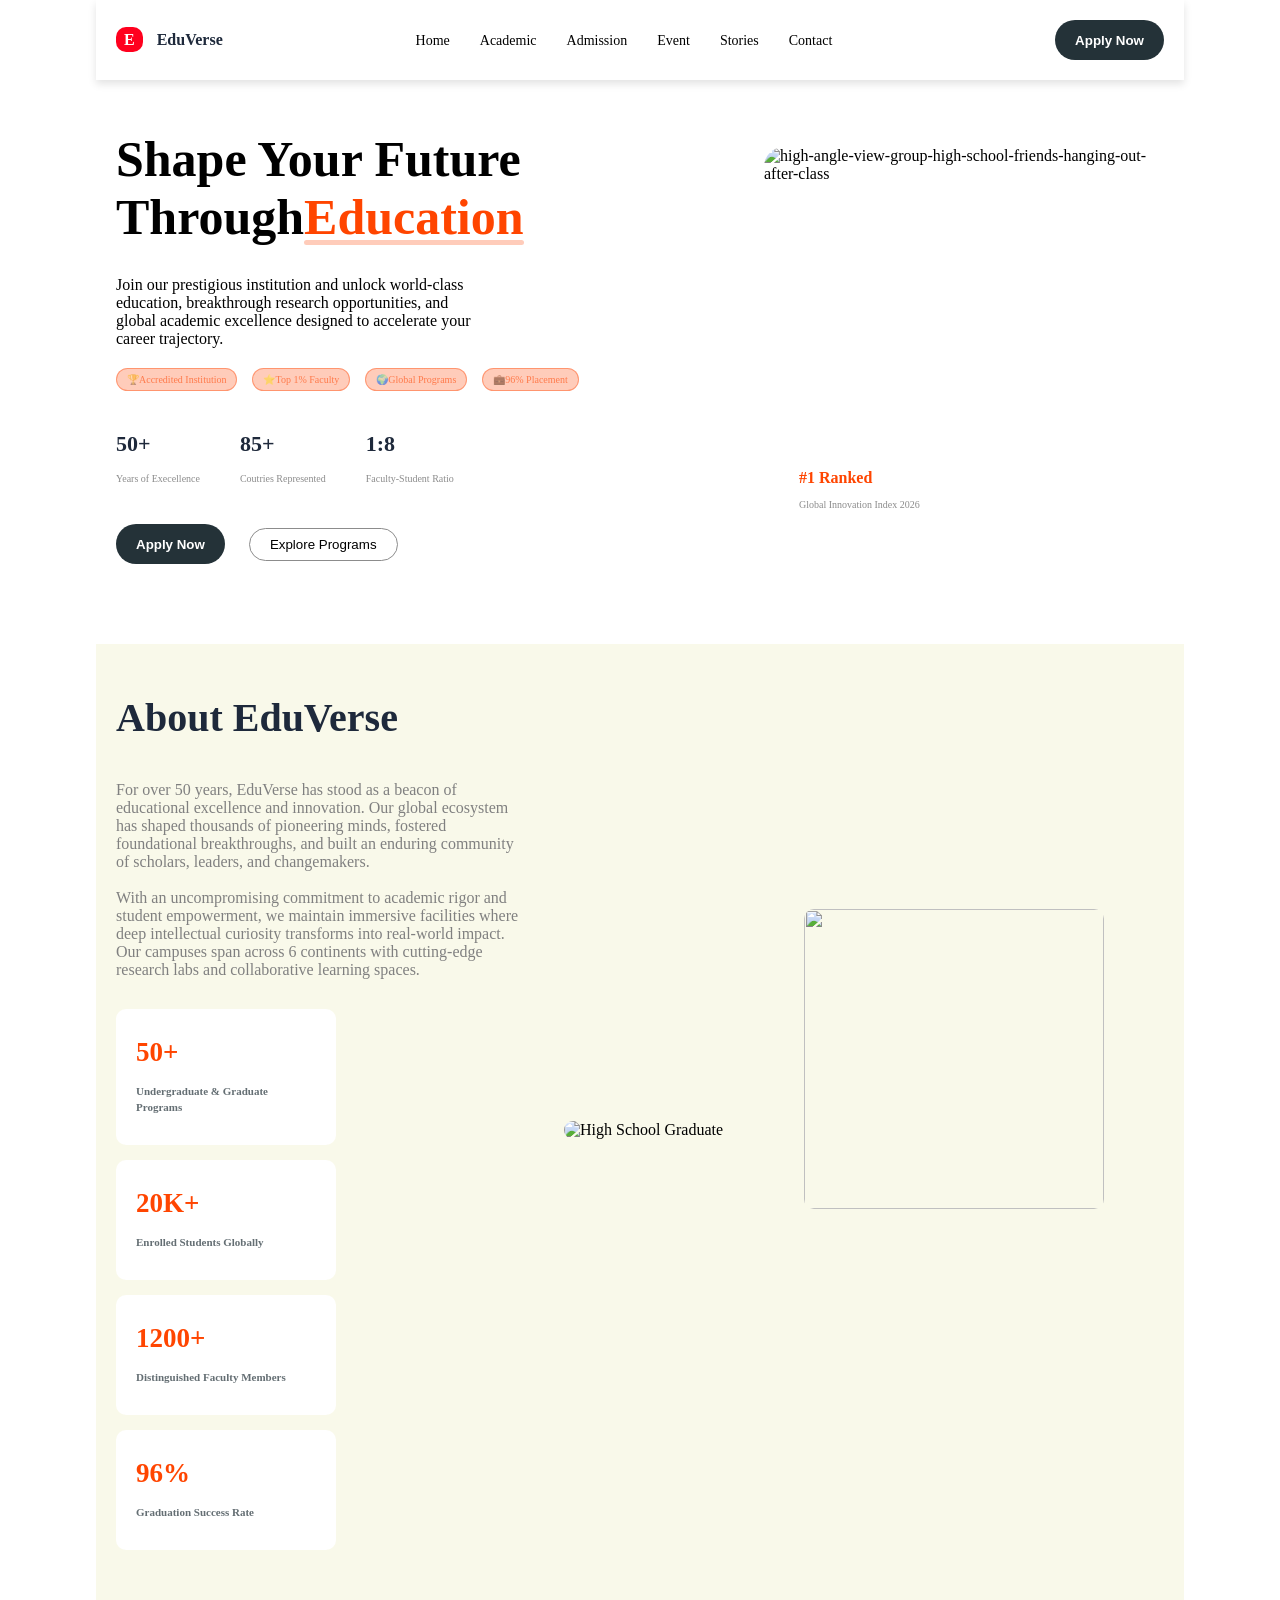
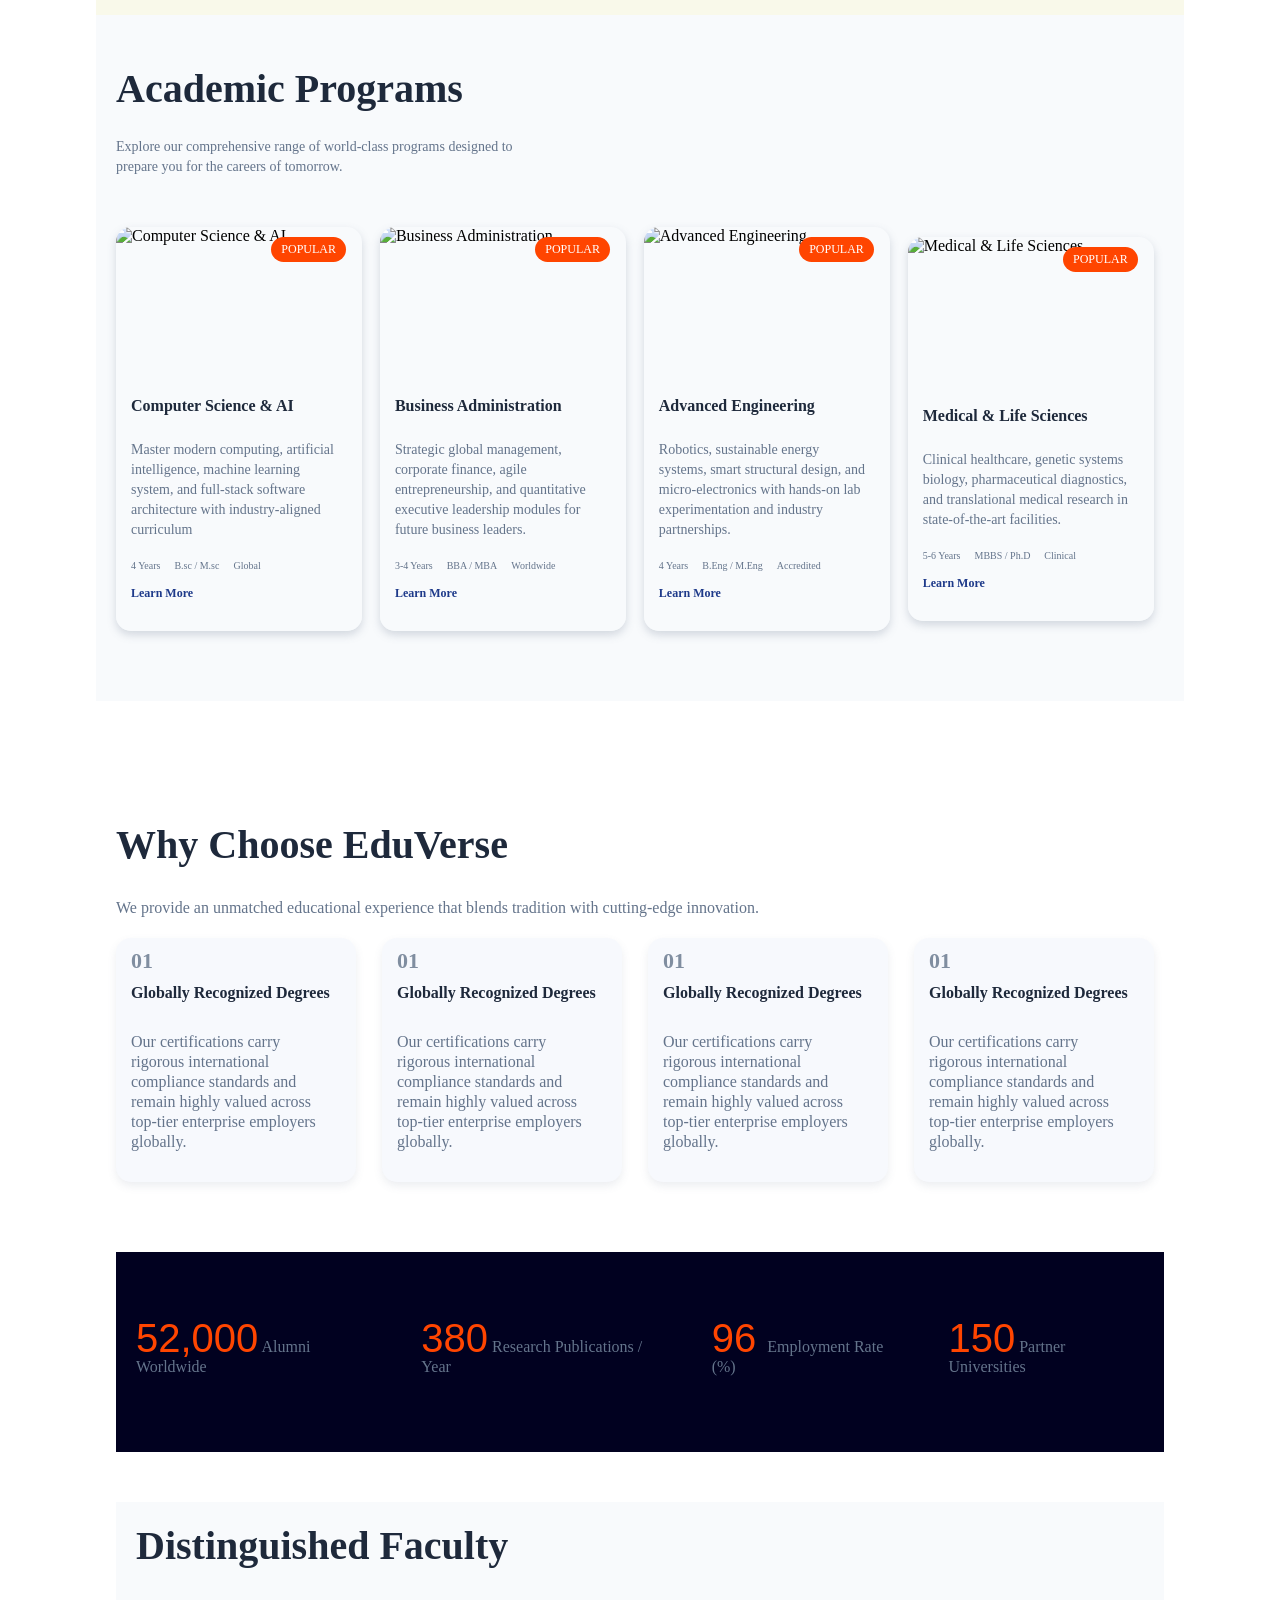
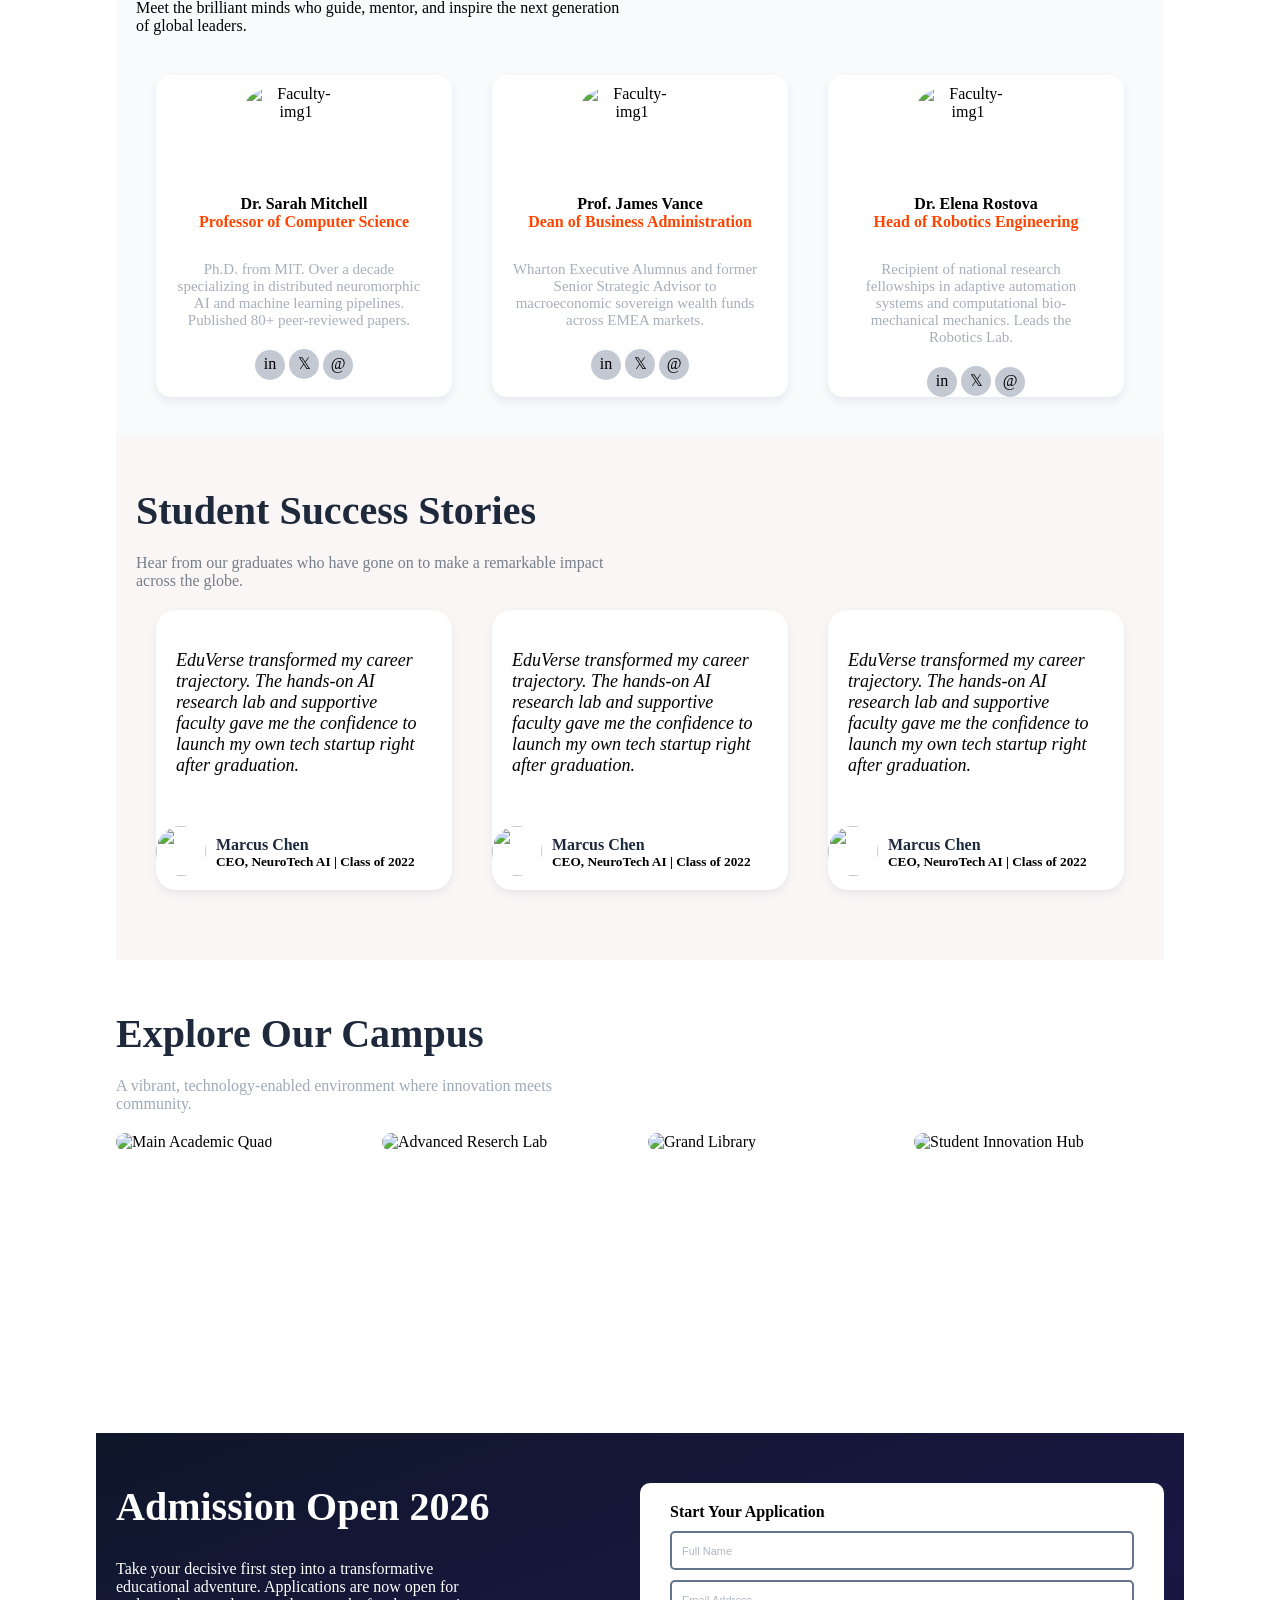
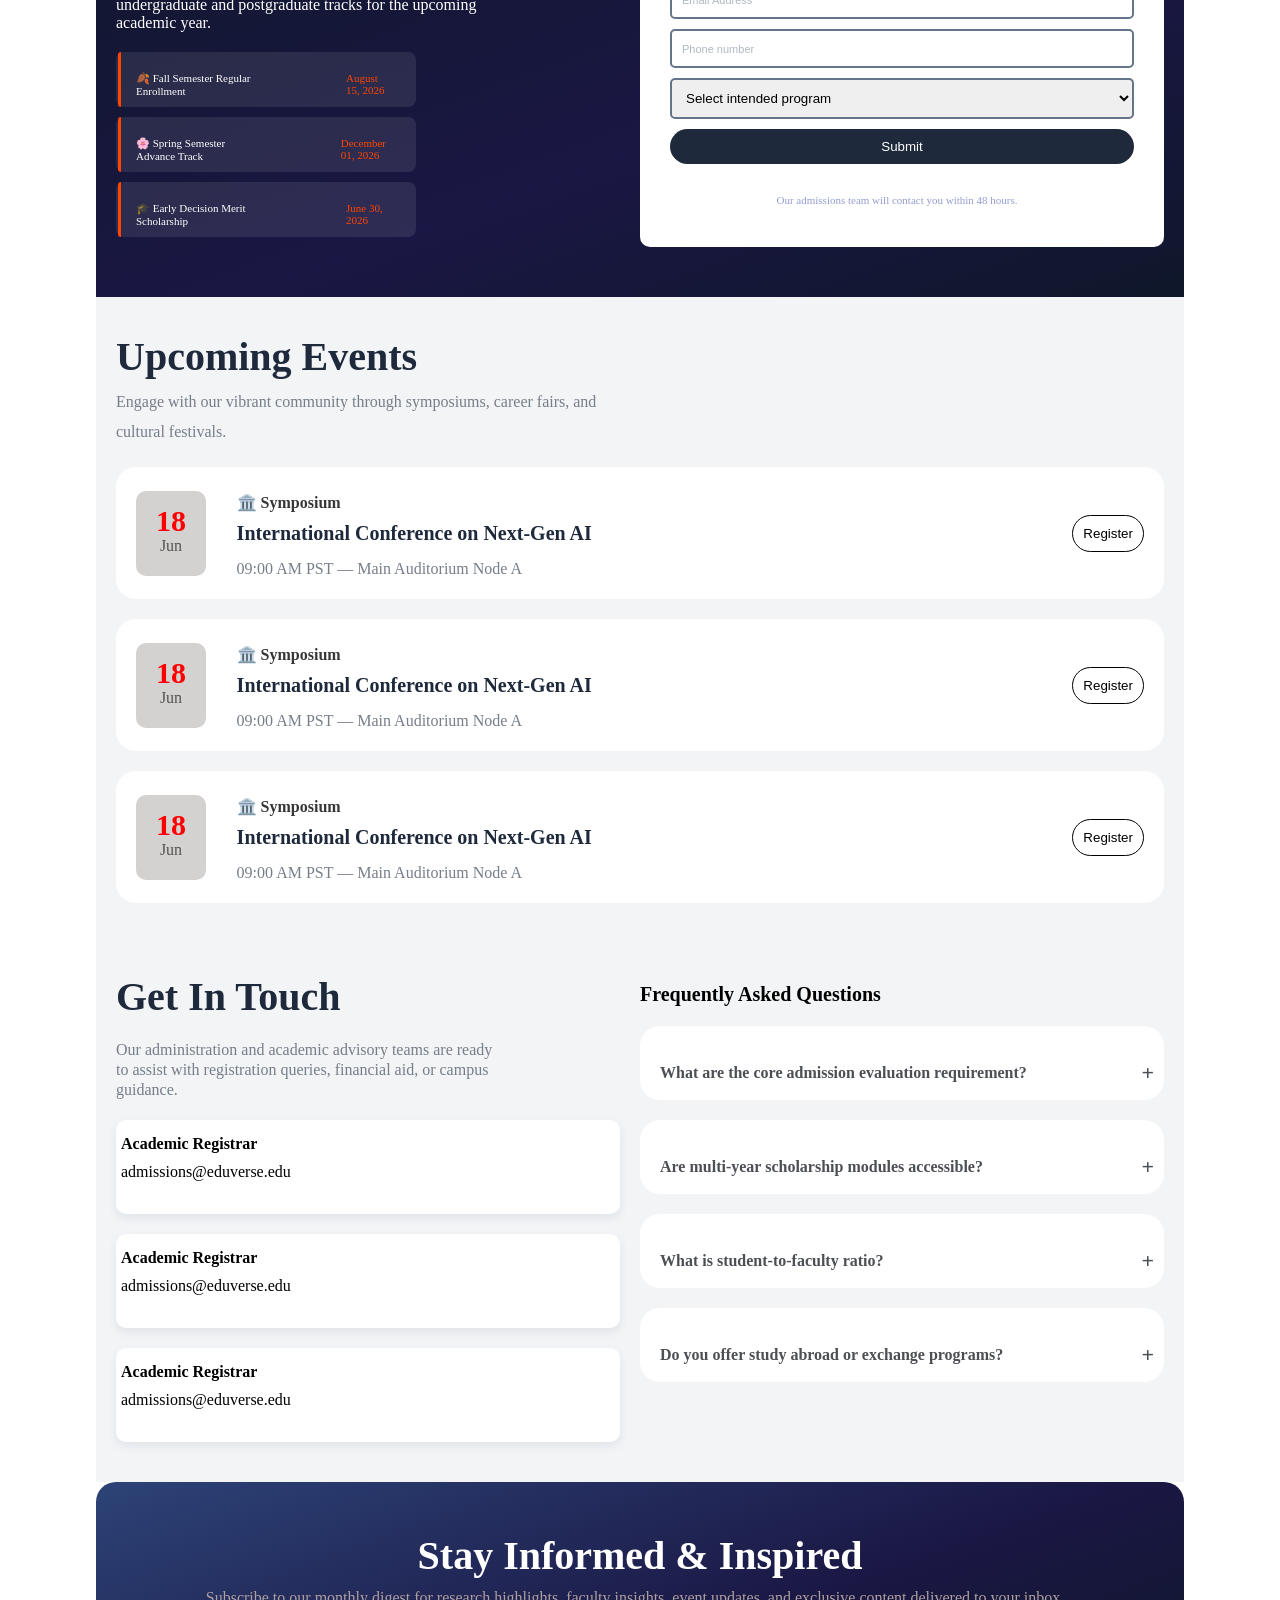
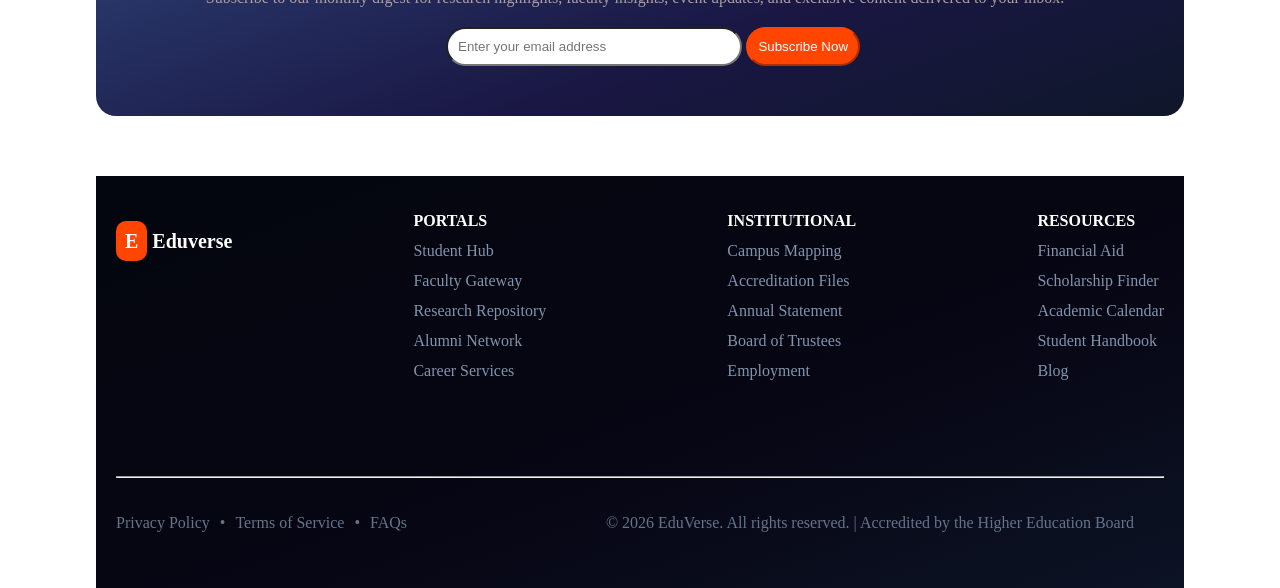
==== index.html @ e8e1f769 "Initial commit" ====
<!DOCTYPE html>
<html lang="en">
<head>
  <meta charset="UTF-8">
  <meta name="viewport" content="width=device-width, initial-scale=1.0">
  <title>Edu Verse</title>
  <link rel="stylesheet" href="eduVerse.css">
  <link rel="stylesheet" href="https://cdnjs.cloudflare.com/ajax/libs/font-awesome/7.3.0/css/all.min.css" integrity="sha512-ApSLB1Pd3/bZN8fWB/RG9YhN/7bd9Hkf3AGaE2mPfebjrxagjuBtx2GcgdqIlJkUzwylBo61r9Xa9NmgBI0swA==" crossorigin="anonymous" referrerpolicy="no-referrer" />
</head>
<body>
  <header>
    <div class="header-edu">
      <h2><span>E</span> EduVerse</h2>
      <nav>
         <ul class="menu"> 
             <li><a href="#">Home</a></li>
             <li class="Academic"><a href="#">Academic<i class="fa-sharp fa-solid fa-caret-down"></i></a>
                 <ul class="sub-academic">
                      <li><a href="">program</a></li>
                      <li><a href="">why us?</a></li>
                      <li><a href="">Faculty</a></li>
                      <li><a href="">Campus</a></li>
                 </ul> 
               </li>
                <li><a href="#">Admission</a></li>
                <li><a href="#">Event</a></li>
                <li><a href="#">Stories</a></li>
                <li><a href="#">Contact</a></li>
             </ul>

      </nav>
      <button class="btn-apply"> Apply Now </button>
    </div>
  </header>
  <main>

    <section id="hero">
      <div class="hero-left">
        <h1>Shape Your Future Through<span class="orange-edu">Education</span></h1>
        <p>Join our prestigious institution and unlock world-class education, breakthrough research opportunities, and global academic excellence designed to accelerate your career trajectory.</p>
        <div class="hero-left-card">
          <div>🏆Accredited Institution</div>
          <div>⭐Top 1% Faculty</div>
          <div>🌍Global Programs</div>
          <div>💼96% Placement</div>
        </div>
        <div class="hero-achievement">
          <div>
             <h3>50+</h3>
             <p>Years of Execellence</p>
          </div>
         <div>
            <h3>85+</h3>
            <p>Coutries Represented</p>
          </div>
          <div>
            <h3>1:8</h3>
            <p>Faculty-Student Ratio</p>
        </div>
        </div>
        <div>
          <button class="btn-apply">Apply Now<i class="fa-solid fa-arrow-right-long"></i></button>
          <button class="hero-btn">Explore Programs</button>
        </div>
      </div>
        <div class="hero-right">
            <div class="hero-right-img">
                <img src="../assets/high-angle-view-group-high-school-friends-hanging-out-after-class_662251-2011.avif" alt="high-angle-view-group-high-school-friends-hanging-out-after-class">
            </div>
            <div class="hero-right-text">
          <h3>#1 Ranked</h3>
          <p><small>Global Innovation Index 2026</small></p>
        </div>
        </div>  
    </section>

       <section id="about">
          <div class="about-left">
            <h2> About EduVerse</h2>
            <p>For over 50 years, EduVerse has stood as a beacon of educational excellence and innovation. Our global ecosystem has shaped thousands of pioneering minds, fostered foundational breakthroughs, and built an enduring community of scholars, leaders, and changemakers.
              <br><br>
              With an uncompromising commitment to academic rigor and student empowerment, we maintain immersive facilities where deep intellectual curiosity transforms into real-world impact. Our campuses span across 6 continents with cutting-edge research labs and collaborative learning spaces.
            </p>
            <div class="about-card">
              <div>
                <p class="para-orange">50+</p>
                <p class="para">Undergraduate & Graduate Programs</p>
              </div>
                <div>
                  <p class="para-orange">20K+</p>
                  <p class="para">Enrolled Students Globally</p>
                </div>
                <div>
                  <p class="para-orange">1200+</p>
                  <p class="para">Distinguished Faculty Members</p>
                </div>
                <div>
                  <p class="para-orange">96%</p>
                  <p class="para">Graduation Success Rate</p>
                </div>
              </div>
             </div>

             <div class="about-right">
              <div class="first-about-img">
                <img src="/assets/about.image.avif" alt="High School Graduate">
              </div>
              <div class="second-about-img">
                <img src="/assets/about.img2.avif" alt="">
              </div>
             </div>
        </section>

        <section id="courses">
          <h2>Academic Programs</h2>
          <p>Explore our comprehensive range of world-class programs designed to <br>prepare you for the careers of tomorrow.</p>
          <div class="course-card">
            <div class="sub-course-card">
              <div class="sub-course-card-img">
                <img src="/assets/Computer science & AI.avif" alt="Computer Science & AI">
                <div>popular</div>
              </div>
              <div class="sub-course-card-para">
                <div class="sub-course-card-icon"></div>
                <h3>Computer Science & AI</h3>
                <p>Master modern computing, artificial intelligence, machine learning system, and full-stack software architecture with industry-aligned curriculum</p>
                <span>4 Years</span>
                <span>B.sc / M.sc</span>
                <span>Global</span>
                <div class="sub-course-btn">
                  <a href="/PROJECT/computerScience.html">Learn More</a>
                </div>
              </div>
            </div>
            <div class="sub-course-card">
              <div class="sub-course-card-img">
                <img src="/assets/Business Administration.avif" alt="Business Administration">
                <div>popular</div>
              </div>
              <div class="sub-course-card-para">
                <div class="sub-course-card-icon"></div>
                <h3>Business Administration</h3>
                <p>Strategic global management, corporate finance, agile entrepreneurship, and quantitative executive leadership modules for future business leaders.</p>
                <span>3-4 Years</span>
                <span>BBA / MBA</span>
                <span>Worldwide</span>
                <div class="sub-course-btn">
                  <a href="/PROJECT/BusinessAdminstration.html">Learn More</a>
                </div>
              </div>
            </div>
            <div class="sub-course-card">
              <div class="sub-course-card-img">
                <img src="/assets/Advanced Engineering.avif" alt="Advanced Engineering">
                <div>popular</div>
              </div>
              <div class="sub-course-card-para">
                <div class="sub-course-card-icon"></div>
                <h3>Advanced Engineering</h3>
                <p>Robotics, sustainable energy systems, smart structural design, and micro-electronics with hands-on lab experimentation and industry partnerships.</p>
                <span>4 Years</span>
                <span>B.Eng / M.Eng</span>
                <span>Accredited</span>
                <div class="sub-course-btn">
                  <a href="/PROJECT/AdvancedEngineering.html">Learn More</a>
                </div>
              </div>
            </div>
            <div class="sub-course-card">
              <div class="sub-course-card-img">
                <img src="/assets/Medical & Life Sciences.avif" alt="Medical & Life Sciences">
                <div>popular</div>
              </div>
              <div class="sub-course-card-para">
                <div class="sub-course-card-icon"></div>
                <h3>Medical & Life Sciences</h3>
                <p>Clinical healthcare, genetic systems biology, pharmaceutical diagnostics, and translational medical research in state-of-the-art facilities.</p>
                <span>5-6 Years</span>
                <span>MBBS / Ph.D</span>
                <span>Clinical</span>
                <div class="sub-course-btn">
                  <a href="/PROJECT/medical&lifesci.html">Learn More</a>
                </div>
              </div>
            </div>
          </div>
            </div>
        </section>

        <section id="choose">
          <h2>Why Choose EduVerse</h2>
          <p>We provide an unmatched educational experience that blends tradition with cutting-edge innovation.</p>
          <div class="choose-card">
            <div class="sub-choose-card-para">
              <span>01</span>
              <h3>Globally Recognized Degrees</h3>
              <p>Our certifications carry rigorous international compliance standards and remain highly valued across top-tier enterprise employers globally.</p>
            </div>
            <div class="sub-choose-card-para">
              <span>01</span>
              <h3>Globally Recognized Degrees</h3>
              <p>Our certifications carry rigorous international compliance standards and remain highly valued across top-tier enterprise employers globally.</p>
            </div>
            <div class="sub-choose-card-para">
              <span>01</span>
              <h3>Globally Recognized Degrees</h3>
              <p>Our certifications carry rigorous international compliance standards and remain highly valued across top-tier enterprise employers globally.</p>
            </div>
            <div class="sub-choose-card-para">
              <span>01</span>
              <h3>Globally Recognized Degrees</h3>
              <p>Our certifications carry rigorous international compliance standards and remain highly valued across top-tier enterprise employers globally.</p>
            </div>
          </div>
          
          <div class="sub-choose">
            <p><span>52,000</span> Alumni Worldwide</p>
            <p><span>380</span> Research Publications / Year</p>
            <p><span>96 </span> Employment Rate (%)</p>
            <p><span>150</span> Partner Universities</p>
          </div>
        </section>

        <section id="faculty">
          <h2>Distinguished Faculty</h2>
          <p>Meet the brilliant minds who guide, mentor, and inspire the next generation of global leaders.</p>
          <div class="faculty-card">
            <div class="sub-faculty-card">
              <div class="sub-faculty-img">
                <img src="/assets/Computer science & AI.avif" alt="Faculty-img1">
              </div>
              <h3>Dr. Sarah Mitchell</h3>
              <h4>Professor of Computer Science</h4>
              <p class="sub-faculty-p">Ph.D. from MIT. Over a decade specializing in distributed neuromorphic AI and machine learning pipelines. Published 80+ peer-reviewed papers.</p>
               <span >in</span>
              <span>𝕏</span>
              <span>@</span>
            </div>
            <div class="sub-faculty-card">
              <div class="sub-faculty-img">
                <img src="/assets/Computer science & AI.avif" alt="Faculty-img1">
              </div>
              <h3>Prof. James Vance</h3>
              <h4>Dean of Business Administration</h4>
              <p class="sub-faculty-p">Wharton Executive Alumnus and former Senior Strategic Advisor to macroeconomic sovereign wealth funds across EMEA markets.</p>
               <span >in</span>
              <span>𝕏</span>
              <span>@</span>
            </div>
            <div class="sub-faculty-card">
              <div class="sub-faculty-img">
                <img src="/assets/Computer science & AI.avif" alt="Faculty-img1">
              </div>
              <h3>Dr. Elena Rostova</h3>
              <h4>Head of Robotics Engineering</h4>
              <p class="sub-faculty-p">Recipient of national research fellowships in adaptive automation systems and computational bio-mechanical mechanics. Leads the Robotics Lab.</p>
              <span >in</span>
              <span>𝕏</span>
              <span>@</span>
            </div>
          </div>
        </section>

        <section id="story">
          <h2>Student Success Stories</h2>
          <p class="story-p">Hear from our graduates who have gone on to make a remarkable impact across the globe.</p>
          <div class="story-card">
            <div class="sub-story-card">
              <p> <em>EduVerse transformed my career trajectory. The hands-on AI research lab and supportive faculty gave me the confidence to launch my own tech startup right after graduation.</em></p>
              <div class="story-img">
                <img src="/assets/Business Administration.avif" alt="">
              </div>
              <h3>Marcus Chen</h3>
              <h5>CEO, NeuroTech AI | Class of 2022</h5>
            </div>
            <div class="sub-story-card">
              <p><em>EduVerse transformed my career trajectory. The hands-on AI research lab and supportive faculty gave me the confidence to launch my own tech startup right after graduation.</em></p>
              <div class="story-img">
                <img src="/assets/Business Administration.avif" alt="">
              </div>
              <h3>Marcus Chen</h3>
              <h5>CEO, NeuroTech AI | Class of 2022</h5>
            </div>
            <div class="sub-story-card">
              <p><em>EduVerse transformed my career trajectory. The hands-on AI research lab and supportive faculty gave me the confidence to launch my own tech startup right after graduation.</em></p>
              <div class="story-img">
                <img src="/assets/Business Administration.avif" alt="">
              </div>
              <h3>Marcus Chen</h3>
              <h5>CEO, NeuroTech AI | Class of 2022</h5>
            </div>
          </div>
        </section>

        <section id="explore">
          <h2>Explore Our Campus</h2>
          <p class="explore-p">A vibrant, technology-enabled environment where innovation meets community.</p>
          <div class="explore-img-card">
            <div class="sub-explore-img-card">
              <img src="/assets/main academy quad.avif" alt="Main Academic Quad">
              <p>Main Academic Quad</p>
            </div>
            
            <div class="sub-explore-img-card">
              <img src="/assets/Advanced research lab.avif" alt="Advanced Reserch Lab">
              <p>Advanced Reserch Lab</p>
            </div>
            
            <div class="sub-explore-img-card">
              <img src="/assets/Grand library.avif" alt="Grand Library">
              <p>Grand Library</p>
            </div>
            
            <div class="sub-explore-img-card">
              <img src="/assets/studentinnovation hub.avif" alt="Student Innovation Hub">
            <p>Student Innovation Hub</p>
            </div>
          </div>
        </section>

        <section id="admission">
          <div class="admission-left">
            <h2>Admission Open 2026</h2>
            <p>Take your decisive first step into a transformative educational adventure. Applications are now open for undergraduate and postgraduate tracks for the upcoming academic year.</p>
            <div class="admission-box">
              <div class="sub-admission-box">
                <p>🍂 Fall Semester Regular Enrollment</p>
                <p class="sub-admission-box-orange">August 15, 2026</p>
              </div>
              <div class="sub-admission-box">
                <p>🌸 Spring Semester Advance Track</p>
                <p class="sub-admission-box-orange">December 01, 2026</p>
              </div>
              <div class="sub-admission-box">
                <p>🎓 Early Decision Merit Scholarship</p>
                <p class="sub-admission-box-orange">June 30, 2026</p>
              </div>
            </div>
          </div>

          <div class="admission-right">
            <h3>Start Your Application</h3>
            <form action="#">
              <input type="text" id="fullname" name="fullname" placeholder="Full Name">
              <input type="email" id="email" name="email" placeholder="Email Address">
              <input type="tel" id="phonenumber" name="phonenumber" placeholder="Phone number">
              <select name="program" id="program">
                <option value="" disabled selected>Select intended program</option>
                <option value="Computer Science & AI">Computer Science & AI</option>
                <option value="Business Administrtion">Business Administration</option>
                <option value="Advanced Engineering">Advanced Engineering</option>
                <option value="Medical & Life Sciences">Medical & Life Science</option>
                <option value="International Relations">International Relations</option>
              </select>
              <button type="submit">Submit</button>
            </form>
            <p>Our admissions team will contact you within 48 hours.</p>
          </div>
        </section>

        <section id="event">
          <h2>Upcoming Events</h2>
          <p class="event-p">Engage with our vibrant community through symposiums, career fairs, and cultural festivals.</p>
          <div class="event-card">
          <div class="sub-event-card">
            <div class="event-date">
              <span class="orange-event-date">18</span>
              <span class="event-month">Jun</span>
              </div>
             <div class="event-class">
              <b>🏛️ Symposium</b>
              <h3>International Conference on Next-Gen AI</h3>
              <p>09:00 AM PST — Main Auditorium Node A</p>
            </div> 
              <button class="event-btn">Register</button>
          </div>
          <div class="sub-event-card">
            <div class="event-date">
              <span class="orange-event-date">18</span>
              <span class="event-month">Jun</span>
              </div>
             <div class="event-class">
              <b>🏛️ Symposium</b>
              <h3>International Conference on Next-Gen AI</h3>
              <p>09:00 AM PST — Main Auditorium Node A</p>
            </div> 
              <button class="event-btn">Register</button>
          </div>
          <div class="sub-event-card">
            <div class="event-date">
              <span class="orange-event-date">18</span>
              <span class="event-month">Jun</span>
              </div>
             <div class="event-class">
              <b>🏛️ Symposium</b>
              <h3>International Conference on Next-Gen AI</h3>
              <p>09:00 AM PST — Main Auditorium Node A</p>
            </div> 
              <button class="event-btn">Register</button>
          </div>
          </div>
        </section>

        <section id="question">
          <div class="question-left">
            <h2>Get In Touch</h2>
            <p class="question-left-p">Our administration and academic advisory teams are ready to assist with registration queries, financial aid, or campus guidance.</p>
            <div class="question-card-left">
              <div class="sub-question-card">
                <h4>Academic Registrar</h4>
                <p>admissions@eduverse.edu</p>
              </div>
              <div class="sub-question-card">
                <h4>Academic Registrar</h4>
                <p>admissions@eduverse.edu</p>
              </div>
              <div class="sub-question-card">
                <h4>Academic Registrar</h4>
                <p>admissions@eduverse.edu</p>
              </div>  
            </div>
          </div>

          <div class="question-right" >
            <h3>Frequently Asked Questions</h3>
            <div class="question-card-right">
              <div class="sub-question-card-right">
                <h4>What are the core admission evaluation requirement?</h4>
                <p>Applicants must supply verified high school transcripts or undergraduate credits equivalent, two letters of recommendation, and a focused personal statement (500 words).</p>
              </div>
              <div class="sub-question-card-right">
                <h4>Are multi-year scholarship modules accessible?</h4>
                <p>Yes, EduVerse awards substantial merit-based scholarships and needs-calibrated financial support to qualifying candidates across all semesters. Over 60% of our students receive some form of financial aid.</p>
              </div>
              <div class="sub-question-card-right">
                <h4>What is student-to-faculty ratio?</h4>
                <p>We maintain an exceptional 8:1 student-to-faculty ratio, ensuring personalized attention, mentorship opportunities, and meaningful academic relationships throughout your journey.</p>
              </div>
              <div class="sub-question-card-right">
                <h4>Do you offer study abroad or exchange programs?</h4>
                <p>Absolutely! We have partnerships with over 150 universities across 40+ countries, offering semester exchanges, dual-degree programs, and global research internships.</p>
              </div>
            </div>
          </div>
        </section>

        <section id="form">
          <h2>Stay Informed & Inspired</h2>
          <p>Subscribe to our monthly digest for research highlights, faculty insights, event updates, and exclusive content delivered to your inbox.</p>
          <form action="#">
            <input type="email" name="email" id="email" placeholder="Enter your email address">
            <button type="submit">Subscribe Now</button>
          </form>
        </section>
  </main>


  <footer id="footer">
    
    <div class="footer-edu">
      <h2><span>E</span>Eduverse</h2>
      <!-- <p>Pioneering scholastic excellence, deep technological innovation, and world leadership vectors since 1974. Accredited by the Higher Education Board.</p> -->

      <div class="portal">
        <h3>PORTALS</h3>
        <ul>
          <li>Student Hub</li>
          <li>Faculty Gateway</li>
          <li>Research Repository</li>
          <li>Alumni Network</li>
          <li>Career Services</li>
        </ul>
       </div>

       <div class="portal">
        <h3>INSTITUTIONAL</h3>
        <ul>
          <li>Campus Mapping</li>
          <li>Accreditation Files</li>
          <li>Annual Statement</li>
          <li>Board of Trustees</li>
          <li>Employment</li>
        </ul>
       </div>
      <div class="portal">
        <h3>RESOURCES</h3>
        <ul>
          <li>Financial Aid</li>
          <li>Scholarship Finder</li>
          <li>Academic Calendar</li>
          <li>Student Handbook</li>
          <li>Blog</li>
        </ul>
       </div>
     </div> 

<br>
<br>
<br>
<hr>
<div class="footer-c">
<ul>
  <li>Privacy Policy</li>
  <li> •</li>
  <li> Terms of Service</li>
  <li> •</li>
  <li> FAQs</li>
  <li></li>
</ul>
<p class="footer-cp">© 2026 EduVerse. All rights reserved. | Accredited by the Higher Education Board</p>
</div>
  </footer>

  <script src="/PROJECT/Eduverse.js"></script>
</body>
</html>
---- eduVerse.css ----
/* reset */
* {
  margin: 0;
  padding: 0;
  box-sizing: border-box;
}

body {
  width: 85%;
  margin: 0 auto;
}

 .btn-apply {
  height: 40px;
  padding: 1px 20px;
  background-color: #243238;
  color: white;
  border: none;
  font-weight: 600;
  border-radius: 20px;
}

.btn-apply:hover{
background-color: orangered;
transition: 0.5s ease-in-out;
}

h2 {
  font-size: 40px;
  color: #1e293b;
}

h3 {
  color: #1e293b;
  font-size: 16px;
  margin-top: 10px;
}

/* header */
header {
  padding: 20px;
  box-shadow: 0px 4px 8px rgba(0, 0, 0, 0.115);
  position: fixed;
  background-color: white;
  width: 85%;
  top: 0;
  z-index: 5;
}
.header-edu {
  display: flex;
  justify-content: space-between;
  align-items: center;
}

.header-edu h2 {
  font-size: 16px;
  cursor: pointer;
}

.header-edu h2 span {
  background-color: rgb(255, 0, 30);
  padding: 4px 8px;
  margin-right: 10px;
  color: white;
  border-radius: 10px;
}

.header-edu nav ul.menu {
  display: flex;
  list-style: none;
}

.header-edu nav ul.menu li {
  margin-right: 30px;
  position: relative;
}

.header-edu nav ul li a {
  text-decoration: none;
  font-size: 14px;
  color: black;
}

.header-edu .menu li::before {
  content: '';
  width: 0;
  position: absolute;
  background-color: orangered;
  height: 2px;
  bottom: -5px;
  left: 0;
  border-radius: 10px;
  transition: width 0.6s ease-in-out;
}

.header-edu nav ul.menu li:hover::before{
  width: 100%;
}

.header-edu nav ul li a:hover {
  color: orangered;
}
.header-edu nav ul.sub-academic {
  color: black;
  list-style: none;
  opacity: 0;
  display: none;
  position: absolute;
  background-color: white;
  width: 160px;
  background-color: rgba(0, 0, 0, 0.109);
  transform: translateY(10px);
  margin-top: 10px;
  box-shadow: 0px 4px 8px rgba(0, 0, 0, 0.115);
  padding: 10px 10px;
  border-radius: 10px;
  z-index: 2;
  transition: opacity 1s ease-in-out, transform 0.5s ease-in-out, display 0.5s allow-discrete;
}

.header-edu ul.sub-academic li::before {
  background-color: transparent;
}


.header-edu nav .menu li:hover ul.sub-academic {
  opacity: 1;
  display: block;
transform: translateY(0);
}

.header-edu nav ul.sub-academic {
  margin-top: 10px;
  padding: 10px;
}

.header-edu nav ul.sub-academic li {
  width: 100%;
  border-radius: 10px;
  background-color: #20292d31;
}

.header-edu nav ul.sub-academic li:nth-child(1) {
  margin-top: 0px;
}

 /* hero section */

 #hero {
  display: flex;
  justify-content: space-between;
  align-items: center;
  margin-top: 100px;
  margin-bottom: 50px;
  padding: 30px 20px;
 }

 .hero-left, .hero-right {
  max-width: 50%;
 }

 .hero-left {
  margin-right: 20px;
 }

 .hero-left h1 {
  font-size: 50px;

}

.hero-left h1 span {
  position: relative;
  color: orangered;
}

.hero-left h1 span::before {
  content : '';
  position: absolute;
  width: 100%;
  height: 5px;
  background-color: rgba(255, 68, 0, 0.269);
  bottom: 0px;
  border-radius: 3px;
}

.hero-left p {
  max-width: 370px;
  margin: 20px 0px;
}
.hero-left-card {
  display: flex;
  flex-wrap: wrap;
}
.hero-left-card div {
  border: 1px solid rgba(255, 68, 0, 0.4);
  border-radius: 20px;
  background-color: rgba(255, 68, 0, 0.269);
  color: rgba(255, 68, 0, 0.6);
  padding: 5px 10px;
  font-size: 10px;
  margin-right: 15px;
  margin-bottom: 10px;
}

.hero-achievement {
  display: flex;
  margin: 20px 0px;
}

.hero-achievement div {
  margin-right: 30px;
}
.hero-achievement div h3 {
  font-size: 22px;
}

.hero-achievement div p {
  font-size: 10px;
  color: rgba(128, 128, 128, 0.9);
  margin-top: 6px;
}

.hero-btn {
  border: 1.5px solid rgba(128, 128, 128, 0.9);
  border-radius: 20px;
  padding: 8px 20px;
  margin-left: 20px;
  background-color: transparent;
  transition: 0.5s ease-in-out;
}

.hero-btn:hover {
  background-color: #243238;
  border: none;
  color: white;
}

.hero-right-img {
  width: 400px;
  height: 400px;
  border-radius: 20px;
  overflow: hidden;
}

.hero-right-img img {
  width: 100%;
  height: 100%;
  object-fit: cover;
  transition: 0.4s ease-in-out;
}

.hero-right:hover img{
  transform: scale(1.05);
}

.hero-right {
  position: relative;
}

.hero-right-text {
  background-color: white;
  padding: 15px;
  position: absolute;
  bottom: 20px;
  left: 20px;
  border-radius: 10px;
}

.hero-right-text h3 {
  color: orangered;
}

.hero-right-text p {
  font-size: 12px;
  color: rgba(128, 128, 128, 0.9);
}

/* About section */
#about {
  display: flex;
  justify-content: space-between;
  align-items: center;
  padding: 50px 20px; 
  background-color:rgba(245, 245, 220, 0.6) ;
}

.about-left, .about-right {
  max-width: 50%;
}

.about-left p {
  margin: 30px 0;
  max-width: 420px;
  color: grey;
}

.about-card {
  display: flex;
  justify-content: space-between;
  flex-wrap: wrap;
}

.about-card div {
  width: 220px;
  padding: 0 20px;
  background-color: white;
  border-radius: 10px;
  margin-right: 15px;
  margin-bottom: 15px;
  transition: 0.4s ease-in;
}

.about-card div:hover {
  transform: translateY(-5px);
}

.about-card div .para-orange {
  font-size: 27px;
  margin: 18px 0;
  font-weight: bolder;
  color: orangered;
  margin-bottom: 5px;
}

.about-card div .para {
  margin-top: 5px;
  font-size: 11px;
  color: #243238b4;
 font-weight: 600;
 line-height: 16px;
}

.about-right {
  position: relative;
  margin-right: 100px;
}

.first-about-img {
  width: 500px;
}

.first-about-img img {
  width: 100%;
  border-radius: 10px;
  object-fit: cover;
}

.second-about-img {
  width: 300px;
  height: 300px;
  position: absolute;
  right: -40px;
  bottom: -70px;
}

.second-about-img img {
  width: 100%;
  height: 100%;
  border-radius: 10px;
  object-fit: cover;
}

/* Academic */

#courses {
  background-color: #f8fafc;
  padding: 50px 20px;
}

#courses p {
  color: #64748b;
  margin: 15px 0px;
  line-height: 20px;
  font-size: 14px;
}

.course-card {
  display: flex;
  justify-content: space-between;
  align-items: center;
  flex-wrap: wrap;
  margin-top: 50px;
}

.sub-course-card {
  width: 250px;
  flex-basis: 23.5%;
  border-radius: 15px;
  box-shadow: 0px 4px 8px #64748b40;
  margin-right: 10px;
  margin-bottom: 20px;
  transition: 0.4s ease-in;
  overflow: hidden;
}

.sub-course-card-img{
  width: 260px;
  height: 150px;
  position: relative;
}

.sub-course-card-img img {
  width: 100%;
  height: 100%;
  object-fit: cover;
  transition: 0.4s ease-in;
}

.sub-course-card-img div {
  position: absolute;
  right: 30px;
  text-transform: uppercase;
  font-size: 12px;
  top: 10px;
  background-color: orangered;
  color: white;
  padding: 5px 10px;
  border-radius: 20px;
}

.sub-course-card-para {
  padding: 10px 15px;
  background-color: #f8fafc;
}

.sub-course-card-para p{
  font-size: 10px;
  margin: 10px 0px;
}
.sub-course-card-para span {
  font-size: 10px;
  color: #64748b;
  margin-right: 10px;
}

.sub-course-btn {
  margin-top: 10px;
  margin-bottom: 20px;
}

.sub-course-btn a {
  text-decoration: none;
  font-size: 12px;
  font-weight: 600;
  color: #1e3a8a;
}

.sub-course-card:hover img {
  transform: scale(1.04);
}

.sub-course-card:hover a {
  color: orangered;
}

/* Choose section */  

#choose {
  background-color: white;
  margin-top: 70px;
  padding: 50px 20px;
}

#choose p {
  color: #64748b;
  margin: 20px 0px;
  line-height: 20px;
  font-size: 16px;
}

.choose-card {
  display: flex;
  justify-content: space-between;
  align-items: center;
  flex-wrap: wrap;
  margin-top: 20px;
  /* width: 280px; */
  /* height: 270px ; */
  /* padding: 20px;
  border-radius: 15px;
  box-shadow: 0px 4px 8px #64748b40;
  background-color:  #dee7f540; */
  }

  /* .choose-card:hover {
    background-color: white;
    border-top: 2px solid orangered;
  
  } */

  
.sub-choose-card-para {
  width: 240px;
  padding: 10px 15px;
  border-radius: 15px;
  box-shadow: 0px 4px 8px #64748b1f;
  background-color:  #dee7f540;
  margin-right: 10px;
  margin-bottom: 20px;
}

 .sub-choose-card-para:hover {
    background-color: white;
    border-top: 2px solid orangered;
  
  }

.sub-choose-card-para span {
  font-size: 22px;
  font-weight: 600;
  color:  #808ea0;
}

.sub-choose-card-para p{
  font-size: 14px;
  margin: 10px 15px;
}
/* sub-choose */
.sub-choose {
  display: flex;
  background-color: rgb(1, 1, 32);
  height: 200px;
  margin-top: 50px;
  justify-content: space-between;
  align-items: center;
}

.sub-choose p{
  padding: 0 20px;
  
}
.sub-choose span {
 color: orangered;
 font-size: 40px;
 font-family: 'Franklin Gothic Medium', 'Arial Narrow', Arial, sans-serif;
}

/* Faculty */

#faculty {
  background-color:  #f8fafc;
  margin: 0 20px;
  padding: 20px;
 
}
#faculty p{
  max-width: 500px;
  margin: 20px 0;
}

.faculty-card {
  display: flex;
  /* background-color: white;
  border-radius: 20px; */
}
.sub-faculty-card {
  border-radius: 15px;
  box-shadow: 0px 4px 8px #64748b1f;
  padding: 0 20px;
  background-color: white;
  margin: 20px 20px;
}

.sub-faculty-card:hover {
  border: 1px solid orangered;
}

.sub-faculty-img{
  width: 100px;
  height: 100px;
  position: relative;
  left: 70px;
  top: 10px;
}

.sub-faculty-img img {
  width: 100%;
  height: 100%;
  object-fit: cover;
  border-radius: 50%;
}

.sub-faculty-card h3 {
  display: flex;
justify-content: center;
color: black;
margin-top: 20px;
}

.sub-faculty-card h4 {
  display: flex;
  justify-content: center;
  color: orangered;
}
 .sub-faculty-p {
  color: #a7afba;
  font-size: 15px;
  margin: 0 20px;
  text-align: center;
 }

 .sub-faculty-card span {
  background-color: #c2c9d3;
  border-radius: 50%;
  width: 30px;
  height: 30px;
  padding: 5px;
  transition: 0.3s ease-in-out;
 
 }

 .sub-faculty-card span:hover {
  background-color: orangered;
 }


 /* Story Section */
 #story {
  background-color: rgb(251, 246, 246);
  margin: 0 20px;
  padding: 50px 20px;
 }

 .story-p {
  color: #767e89;
  width: 500px;
  padding-top: 20px;
 }

 .story-card {
  display: flex;
  position: relative;
 }

 .story-img {
  height: 50px;
  width: 50px;
  position: relative;
  top: 50px;
  right: 20px;
  display: flex;
 }

 .story-img h3, h4 {
  display: block;
  
 }
 .story-img img{
  height: 100%;
  width: 100%;
  border-radius: 50%;
  object-fit: cover;
 }

 .sub-story-card {
  background-color: white;
  border-radius: 20px;
  margin: 20px 20px;
  padding: 20px 20px;
   box-shadow: 0px 4px 8px #64748b1f;
 }

 .sub-story-card h3,h5 {
  padding-left: 40px;
 }

 .sub-story-card p{
  font-size: 18px;
  max-width: 300px;
  text-align: start;
  padding-top: 20px;
 }

 /* Explore */

 #explore {
  margin: 50px 20px;
  background-color: white;
 }

 .explore-p {
  max-width: 500px;
  padding: 20px 0px;
  color: #9faab8; 
 }

 .explore-img-card {
  display: flex;
  position: relative;
  /* width: 80px;
  height: 80px; */
  justify-content: space-between;
 }

 .sub-explore-img-card {
  width: 250px;
  height: 250px;
  overflow: hidden;
 }

 .sub-explore-img-card img {
  height: 100%;
  width: 100%;
  border-radius: 20px;
  transition: 0.4s ease-in-out;
 }

 .sub-explore-img-card img:hover {
 transform: scale(1.04);
 }

.explore-img-card p{
  position: relative;
  bottom: 50px;
  color: white;
}

 

 

 /* Admission section */
  
 #admission {
  background: linear-gradient(160deg, rgba(15, 23, 42) 0px, rgba(26, 23, 68) 60%, rgba(15, 23,42) 100%) ;
  display: grid;
  grid-template-columns: 1fr 1fr;
  padding: 50px 20px;
 }

 .admission-left, .admission-left h2 {
  color: #ffffff;
 }

 .admission-left h2 + p {
  font-size: 16px;
  font-weight: 400;
  max-width: 400px;
  margin: 20px 0px;
 }

 .sub-admission-box {
  display: grid;
  grid-template-columns: 1fr 1fr;
  border-radius: 8px;
  padding: 10px 20px;
  max-width: 300px;
  font-size: 11px;
  background-color: rgba(255, 255, 255, 0.09);
  margin-bottom: 10px;
 position: relative;
 }

 .sub-admission-box::before{
  content: '';
  width: 3px;
  height: 100%;
  background-color: orangered;
  position: absolute;
  top: 0;
  left: 1.5px;
  border-top-left-radius: 20px;
  border-bottom-left-radius: 20px;
 }

 .sub-admission-box-orange {
  color: orangered;
  margin-left: 80px;
 }

 .admission-right {
  background-color: #ffffff;
  border-radius: 10px;
  padding: 10px 30px;
 }

 .admission-right h3 {
  color: black;
 }

 .admission-right form input, .admission-right form select, .admission-right form button{
  width: 100%;
  padding: 10px;
  border-radius: 5px;
  margin-top: 10px;
  border:2px solid #64748b
 }

 .admission-right form input::placeholder, .admission-right form select:nth-child(1) {
  font-size: 11px;
  color: #64748b83;
 }

 .admission-right form input:focus, .admission-right form select:focus {
  outline: 2px solid rgba(255, 68, 0, 0.768);
  box-shadow: 0px 4px 8px rgba(255, 68, 0, 0.3);
  border: none;
 }

 .admission-right form button {
  border: none;
  border-radius: 20px;
  background-color: #1e293b;
  color: #ffffff;
  margin-bottom: 20px;
 }

 .admission-right form button:hover {
  background-color: orangered;
  transform: translateY(-2px);
  box-shadow: 0px 4px 8px rgba(255, 68, 0, 0.3);
  transition: 0.2s ease-in;
 }

 .admission-right form + p {
  font-size: 11px;
  color: #6474beb3;
  text-align: center;
 }
 
 
 /* Events session */

 #event {
  background-color: #f2f4f6;
  padding: 50px 20px;
  line-height: 20px;
 } 

 .event-p {
  width: 500px;
  padding-top: 20px;
  color: #767e89;
  line-height: 30px;
 }

 .event-card {
  display: grid;
  grid-template-rows: 1fr 1fr 1fr;
}

  .sub-event-card {
  display: flex;
  flex-direction: row;
  align-items: center;
  justify-content: space-between;
  padding: 20px 20px;
  background-color: white;
  border-radius: 20px;
  box-shadow: #363739;
  margin-top: 20px;
  } 
  

 .event-date {
  background-color: rgb(212, 209, 209);
  border-radius: 10px;
  display: flex;
  flex-direction: column;
  align-items: center;
  justify-content: center;
  padding: 20px;
 }

 .orange-event-date {
  font-weight: bolder;
  font-size: 30px;
  color: red;
  padding-bottom: 5px;
 }

 .event-month {
  color: rgb(88, 83, 83);
 }

 .event-class {
  padding-right: 450px;
  padding-top: 6px;
 }

 .event-class b {
  color: #363739;
 }
 .event-class h3 {
  font-size: 20px;
  padding-bottom: 6px;
 }
 .event-class p {
  color: #767e89;
 }

 .event-btn {
  border: 1.5px solid black ;
  border-radius: 20px;
  padding: 10px 10px;
  background-color: transparent;
  transition: 0.5s ease-in-out;
 }

 .event-btn:hover {
   background-color: #243238;
  border: none;
  color: white;
 }

 
 /*  Question Section */

 #question {
  background-color: #f2f4f6;
  padding: 20px;
  display: grid;
  grid-template-columns: 1fr 1fr ;
 }

 .question-left-p {
  color: #767e89;
  padding-top: 20px;
  line-height: 20px;
  width: 400px;
 }

 .sub-question-card {
  display: grid;
  grid-template-rows: 1fr 1fr 1fr;
  background-color: white;
  border-radius: 10px;
  padding: 5px;
  margin: 20px 0px;
  margin-right: 20px;
   box-shadow: 0px 4px 8px #64748b1f;
 }

 .sub-question-card h4, p{
  padding-top: 10px;
  padding-right: 10px;
 }

 .question-right h3 {
  color: black;
  font-size: 20px;
 }
 .sub-question-card-right {
  display: grid;
  grid-template-rows: 1fr 1fr 1fr;
  padding-top: 20px;
  background-color: white;
  border-radius: 20px;
  margin: 20px 0px;
  padding-left: 20px;
  
 }

 .sub-question-card-right h4 {
  color: #4c4f54;
 }

 .sub-question-card-right p{
  line-height: 20px;
 }

 /* Form session */

 #form {
   background: linear-gradient(160deg, rgb(45, 67, 119) 0px, rgba(26, 23, 68) 60%, rgba(15, 23,42) 100%) ;
   padding: 50px 50px;
   background-color:#f2f4f6;
   border-radius: 20px;
 }

 #form h2 {
  color: white;
  text-align: center;
  font-weight: bolder;
 }

 #form p {
 color: rgb(174, 159, 159);
 text-align: center;
 }

 #form input {
  width: 30%;
  padding: 10px;
  margin-top: 20px;
  border-radius: 20px;
  position: relative;
  left: 300px;
  
 }

 #form button {
  padding: 10px;
  border-radius: 20px;
  background-color: orangered;
  border-color: orangered;
  transition: 0.2s ease-in-out;
  color: white;
   position: relative;
  left: 300px;
 }

 #form button:hover {
  background-color: rgb(137, 43, 9);

 }

 /* footer */
 #footer {
background: linear-gradient(160deg, rgb(3, 6, 14) 0px, rgb(7, 6, 20) 60%, rgb(12, 19, 36) 100%) ;
 color: white;
 margin-top: 60px;
 padding: 20px;
 display: flex;
 flex-direction: column;
 justify-content: space-between;
 line-height: 30px;
 }
 
 .footer-edu {
 /* background: linear-gradient(160deg, rgb(3, 6, 14) 0px, rgb(7, 6, 20) 60%, rgb(12, 19, 36) 100%) ; */
 /* color: white; */
 /* margin-top: 60px; */
 /* padding: 20px; */
 display: flex;
 justify-content: space-between;
 line-height: 30px; 
 }

 .footer-edu span {
 background-color: orangered;
 color: white;
 font-weight: bolder;
 border-radius: 10px;
 padding: 9px;
 margin-top: 30px;
 margin-right: 5px;
 }

 .footer-edu h2 {
  color: white;
  font-size: 20px;
  margin-top: 30px;
 }

 .footer-edu p {
  color: #8294ac;
  width: 250px;
  line-height: 20px;
 }

 .portal h3 {
  color: white;
 }

 .portal ul {
  list-style: none;
  color:  #8294ac;
 }
 .portal ul li:hover {
  color: orangered;
  transition: 0.3s ease-in-out;
 }

 .footer-c {
  display: flex;
  justify-content: space-between;
 }
 .footer-c ul {
  padding-top: 30px;
  list-style-type: none;
  display: flex;
  gap: 10px;
  color: #64748b;
 }

 .footer-c ul li:hover {
  color: white;
  transition: 0.3s ease-in-out;

 }

 .footer-cp {
  padding: 30px;
  color: #64748b;
 }


.scroll-reveal {
    opacity: 0;
    transform: translateY(50px);
    transition: opacity 0.8s ease, transform 0.8s ease;
}

.scroll-reveal.scroll-reveal-visible {
    opacity: 1;
    transform: translateY(0);
}


.sub-question-card-right {
    display: block;
}

.sub-question-card-right h4 {
    cursor: pointer;
    position: relative;
    padding: 18px 35px 18px 0;
}


.sub-question-card-right p {
    display: none;
    line-height: 1.6;
    padding-bottom: 18px;
}


.sub-question-card-right.active p {
    display: block;
}


.sub-question-card-right h4::after {
    content: "+";
    position: absolute;
    right: 10px;
    font-size: 22px;
    top: 50%;
    transform: translateY(-50%);
}


.sub-question-card-right.active h4::after {
    content: "−";
}

.sub-faculty-card {
    text-align: center;
}

.sub-faculty-card span {
    display: inline-block;
}
 @media screen and (max-width:1030px) {
  .hero-left h1 {
    font-size: 40px;
    max-width: 200px;
  }

  .hero-left p {
    font-size: 12px;
    max-width: 300px;
    margin: 15px 0px;
  }

  .hero-achievement{
    margin: 10px 0px;
  }

  .hero-achievement div {
    margin-right: 15px;
  }

  .hero-right-img {
    width: 300px;
    height: 350px;
  }

  .hero-right-text{
    padding: 10px;
  }

  .hero-right-text h3 {
    color: orangered;
  }

  /* About Section */
  .about-left {
    max-width: 60%;
    margin-right: 20px;
  }

  .about-left p {
    font-size: 13px;
  }

  .about-card {
    max-width: 400px;
  }

  .about-card div {
    width: 170px;
    padding: 0 10px;
    margin-right: 10px;
  }

  .about-card div .para-orange {
    font-size: 25px;
  }

  .about-card div .para {
    font-size: 10px;
  }

  .about-right {
    margin-right: 40px;
  }

  .first-about-img {
    width: 295px;
  }
 
 /*  Academic Section */

 .sub-course-card {
  flex-basis: 31.5%;
 }

 .sub-course-card-img div {
  right: 10px;
  font-size: 10px;
 }

 /* Admission Section */
 #admission {
  padding: 70px 20px;
 }

 .admission-left h2 + p {
  font-size: 14px;
  max-width: 350px;
  margin: 10px 0px;
  line-height: 22px;
 }

 .sub-admission-box {
  padding: 13px;
  max-width: 350px;
  font-size: 10px;
 }

 .admission-right {
  padding: 10px 20px;
 }

 .admission-right form input, .admission-right form select, .admission-right form button {
  margin-top: 10px;
 }
}

@media screen and (max-width:770px) {
  .header-edu {
    align-items: start;
  }
  nav {
    display: none;
  }
  .header-edu nav ul.menu {
    flex-direction: column;
  }
  .header-edu nav ul.menu li {
    margin-top: 15px;
  }
  .header-edu nav ul li a {
    font-size: 10px;
  }
  /* hero section */
  #hero {
    align-items: start;
    margin-top: 40px;
    margin-bottom: 30px;
    flex-direction: column;
  }
  .hero-left, .hero-right {
    max-width: 100%;
  }
  .hero-left {
    margin-bottom: 40px;
  }
  .hero-left h1 {
    font-size: 45px;
    max-width: 100%;
    margin-top: 20px;
  }
  .hero-left p{
    font-size: 16px;
    max-width: 90%;
  }
  .hero-left-card div {
    font-size: 12px;
    margin-right: 20px;
  }
  .hero-achievement {
    justify-content: space-between;
    margin: 5px 20px;
  }
  .hero-achievement div {
    margin-right: 15px;
    width: 200px;
  }
  .hero-achievement div h3 {
    font-size: 25px;
  }
  .hero-achievement div p {
    font-size: 13px;
  }
  .hero-right-img {
    width: 160%;
    height: 400px;
    position: relative;
    right: 10px;
  }
  
  /* About Section */
  #about {
    flex-direction: column;
    align-items: start;
    padding-bottom: 90px;
  }
  .about-left {
    max-width: 100%;
    margin-right: 20px;
  }
  .about-left p {
    margin: 20px 0;
    max-width: 100%;
    font-size: 16px;
  }
  .about-card {
    max-width: 100%;
  }
  .about-card div {
    flex-basis: 47%;
  }
  .about-card div .para {
    font-size: 12px;
  }
  .about-right {
    margin-top: 30px;
  }
  .first-about-img {
    /* width: 100%; */
   width: 350px;
  }
  .second-about-img {
    /* width: 100%; */
    width: 200px;
    height: 150px;
    right: -200px;
    bottom: -10px;
    object-fit: cover;
  }
  
  /* academic section */
  .sub-course-card {
    flex-basis: 48%;
  }
  .sub-course-card-img div {
    right: 10px;
    font-size: 10px;
  }

  /* admission section */
  #admission {
    grid-template-columns: 1fr;
    padding: 50px 20px;
  }
  .admission-left h2 {
    max-width: 100%;
  }
  .admission-left h2 + p {
    font-size: 16px;
    max-width: 90%;
  }
  .admission-box {
    margin: 25px 0;
  }
  .sub-admission-box {
    padding: 15px;
    max-width: 100%;
    font-size: 13px;
    margin-bottom: 15px;
  }
  .sub-admission-box-orange {
    margin-left: 150px;
  }
}

@media screen and (max-width:640px) {
  /* academic section */
  .sub-course-card {
    flex-basis: 100%;
  }

  .sub-course-card-img {
    width: 100%;
    object-fit: cover;
  }


  .sub-choose-card-para {
    width: 100%;
  }

  .sub-choose {
    display: grid;
    grid-template-columns: 1fr 1fr;
  }

  .faculty-card {
     display: grid;
    grid-template-columns: 1fr;
    width: 370px;
    position: relative;
    right: 10px;
  }

  .sub-faculty-card {
    padding-bottom: 10px;
  }

  .sub-faculty-card span {
    position: relative;
    left: 100px;
    padding: 5px;
  }

  .story-p {
    width: 400px;
  }

  .story-card {
     display: grid;
    grid-template-columns: 1fr;
    width: 400px;
    position: relative;
    right: 25px;
  }

  .explore-img-card {
    display:grid;
    grid-template-columns: 1fr 1fr;
    justify-content: space-between;
    gap: 20px;
  }

  .sub-explore-img-card {
    width: 170px;
  }

  .event-p {
    width: 350px;
  }

  .sub-event-card {
    display: grid;
    width: 400px;
  }

  .event-date {
    width: 60px;
  }

  .event-class {
  margin: 0;
  }

  .event-btn {
    width: 100px;
  }


  #question {
    display: grid;
    grid-template-columns: 1fr;
  }


  #form input {
    position: relative;
    left: 5px;
    width: 100%;
  }

  #form button {
    width: 100%;
    position: relative;
    top: 10px;
    left: 5px;
  }



    /* Footer section */
       .footer-edu p {
        margin-top: 20px;
       }

       .footer-edu {
        display: grid;
        gap: 20px;
       }

       .footer-c {
        display: grid;
       }

       .footer-c ul {
        gap: 20px;
       }

       .footer-cp {
        position: relative;
        right: 30px;
       }

}



@media screen and (max-width: 1028px) {
  body {
    width: 92%;
  }

  header {
    width: 92%;
  }

  .header-edu nav ul.menu li {
    margin-right: 16px;
  }

  #hero {
    gap: 24px;
  }

  .hero-left,
  .hero-right {
    min-width: 0;
  }

  .hero-right-img {
    width: 100%;
    max-width: 360px;
    height: 340px;
  }

  #about {
    gap: 24px;
  }

  .about-left,
  .about-right {
    min-width: 0;
  }

  .about-right {
    margin-right: 0;
    width: 45%;
  }

  .first-about-img {
    width: 100%;
  }

  .second-about-img {
    width: 55%;
    height: auto;
    aspect-ratio: 1 / 1;
    right: -10px;
    bottom: -35px;
  }

  .sub-course-card {
    flex-basis: 31.5%;
    min-width: 0;
  }

  .sub-course-card-img {
    width: 100%;
  }

  .faculty-card,
  .story-card,
  .explore-img-card {
    flex-wrap: wrap;
    gap: 16px;
  }

  .sub-faculty-card,
  .sub-story-card {
    margin: 12px 0;
  }

  .sub-faculty-img {
    left: 0;
    margin: 10px auto 0;
  }

  .story-p,
  .event-p,
  .question-left-p {
    width: 100%;
    max-width: 500px;
  }

  .sub-explore-img-card {
    width: 23%;
    height: auto;
    aspect-ratio: 1 / 1;
  }

  .event-class {
    padding-right: 20px;
  }

  #form input,
  #form button {
    left: 0;
  }
}

@media screen and (max-width: 768px) {
  body {
    width: 100%;
  }

  header {
    width: 100%;
    padding: 14px 18px;
  }

  .header-edu {
    align-items: center;
  }

  .header-edu nav {
    display: none;
  }

  #hero {
    flex-direction: column;
    align-items: stretch;
    margin-top: 85px;
    padding: 25px 20px;
  }

  .hero-left,
  .hero-right {
    max-width: 100%;
    width: 100%;
  }

  .hero-left {
    margin: 0 0 25px;
  }

  .hero-left h1 {
    max-width: 100%;
    font-size: clamp(32px, 6vw, 45px);
  }

  .hero-left p {
    max-width: 100%;
    font-size: 15px;
  }

  .hero-achievement {
    flex-wrap: wrap;
    justify-content: flex-start;
    gap: 14px;
    margin: 20px 0;
  }

  .hero-achievement div {
    width: auto;
    margin-right: 10px;
  }

  .hero-right-img {
    width: 100%;
    max-width: 100%;
    height: auto;
    aspect-ratio: 1 / 1;
    right: auto;
  }

  .hero-right-text {
    left: 12px;
    bottom: 12px;
    max-width: calc(100% - 24px);
  }

  #about {
    flex-direction: column;
    align-items: stretch;
    gap: 35px;
    padding: 40px 20px 65px;
  }

  .about-left,
  .about-right {
    width: 100%;
    max-width: 100%;
    margin: 0;
  }

  .about-card {
    justify-content: flex-start;
    gap: 12px;
  }

  .about-card div {
    width: auto;
    flex: 1 1 42%;
    margin: 0;
    padding: 10px;
  }

  .first-about-img {
    width: 100%;
  }

  .second-about-img {
    width: 45%;
    height: auto;
    aspect-ratio: 1 / 1;
    right: 8px;
    bottom: -35px;
  }

  #courses,
  #choose,
  #event {
    padding: 40px 20px;
  }

  .course-card {
    justify-content: space-between;
    gap: 16px;
  }

  .sub-course-card {
    flex: 1 1 calc(50% - 10px);
    width: auto;
    margin: 0;
  }

  .sub-course-card-img {
    width: 100%;
  }

  .choose-card {
    gap: 14px;
  }

  .sub-choose-card-para {
    width: auto;
    flex: 1 1 calc(50% - 10px);
    margin: 0;
  }

  .sub-choose {
    height: auto;
    min-height: 180px;
    padding: 25px 15px;
    gap: 18px;
    flex-wrap: wrap;
  }

  #faculty,
  #story,
  #explore {
    margin: 0;
    padding: 40px 20px;
  }

  .faculty-card {
    display: grid;
    grid-template-columns: repeat(2, minmax(0, 1fr));
    gap: 16px;
  }

  .sub-faculty-card {
    min-width: 0;
    margin: 0;
    padding: 10px 14px 18px;
  }

  .sub-faculty-img {
    position: static;
    margin: 10px auto;
  }

  .sub-faculty-card span {
    margin-left: 0;
  }

  .story-p {
    width: 100%;
  }

  .story-card {
    display: grid;
    grid-template-columns: 1fr;
    width: 100%;
    right: auto;
    gap: 10px;
  }

  .sub-story-card {
    margin: 12px 0;
    min-width: 0;
  }

  .sub-story-card p {
    max-width: 100%;
    font-size: 16px;
  }

  .explore-img-card {
    display: grid;
    grid-template-columns: repeat(2, minmax(0, 1fr));
    gap: 14px;
  }

  .sub-explore-img-card {
    width: 100%;
    height: auto;
    aspect-ratio: 1 / 1;
  }

  #admission {
    grid-template-columns: minmax(0, 1fr);
    gap: 25px;
    padding: 40px 20px;
  }

  .admission-right {
    min-width: 0;
    padding: 18px;
  }

  .sub-admission-box {
    width: 100%;
    max-width: 100%;
  }

  .sub-admission-box-orange {
    margin-left: 0;
  }

  .event-p {
    width: 100%;
  }

  .sub-event-card {
    width: 100%;
    gap: 16px;
    flex-wrap: wrap;
  }

  .event-class {
    flex: 1 1 180px;
    padding: 0;
  }

  #question {
    grid-template-columns: minmax(0, 1fr);
    gap: 20px;
    padding: 30px 20px;
  }

  .question-left,
  .question-right {
    min-width: 0;
    width: 100%;
  }

  .sub-question-card {
    margin-right: 0;
  }

  #form {
    padding: 35px 20px;
  }

  #form input {
    width: 100%;
    left: 0;
  }

  #form button {
    width: 100%;
    left: 0;
    margin-top: 12px;
  }

  .footer-edu {
    flex-wrap: wrap;
    gap: 25px;
  }

  .footer-c {
    flex-wrap: wrap;
    gap: 15px;
  }

  .footer-cp {
    padding: 20px 0;
    right: auto;
  }
}

@media screen and (max-width: 480px) {
  h2 {
    font-size: 30px;
  }

  #hero,
  #courses,
  #choose,
  #faculty,
  #story,
  #explore,
  #admission,
  #event,
  #question {
    padding-left: 15px;
    padding-right: 15px;
  }

  .hero-left h1 {
    font-size: 34px;
  }

  .hero-achievement div h3 {
    font-size: 20px;
  }

  .about-card div {
    flex-basis: 100%;
  }

  .sub-course-card {
    flex-basis: 100%;
  }

  .sub-choose-card-para {
    flex-basis: 100%;
  }

  .sub-choose {
    grid-template-columns: 1fr 1fr;
  }

  .faculty-card {
    grid-template-columns: minmax(0, 1fr);
  }

  .explore-img-card {
    grid-template-columns: minmax(0, 1fr);
  }

  .event-date {
    padding: 12px;
  }

  .event-class h3 {
    font-size: 17px;
  }

  .event-btn {
    width: auto;
  }

  .footer-c ul {
    flex-wrap: wrap;
  }

  @media (prefers-reduced-motion: reduce) {
    .scroll-reveal {
        opacity: 1;
        transform: none;
        transition: none;
    }
}
}
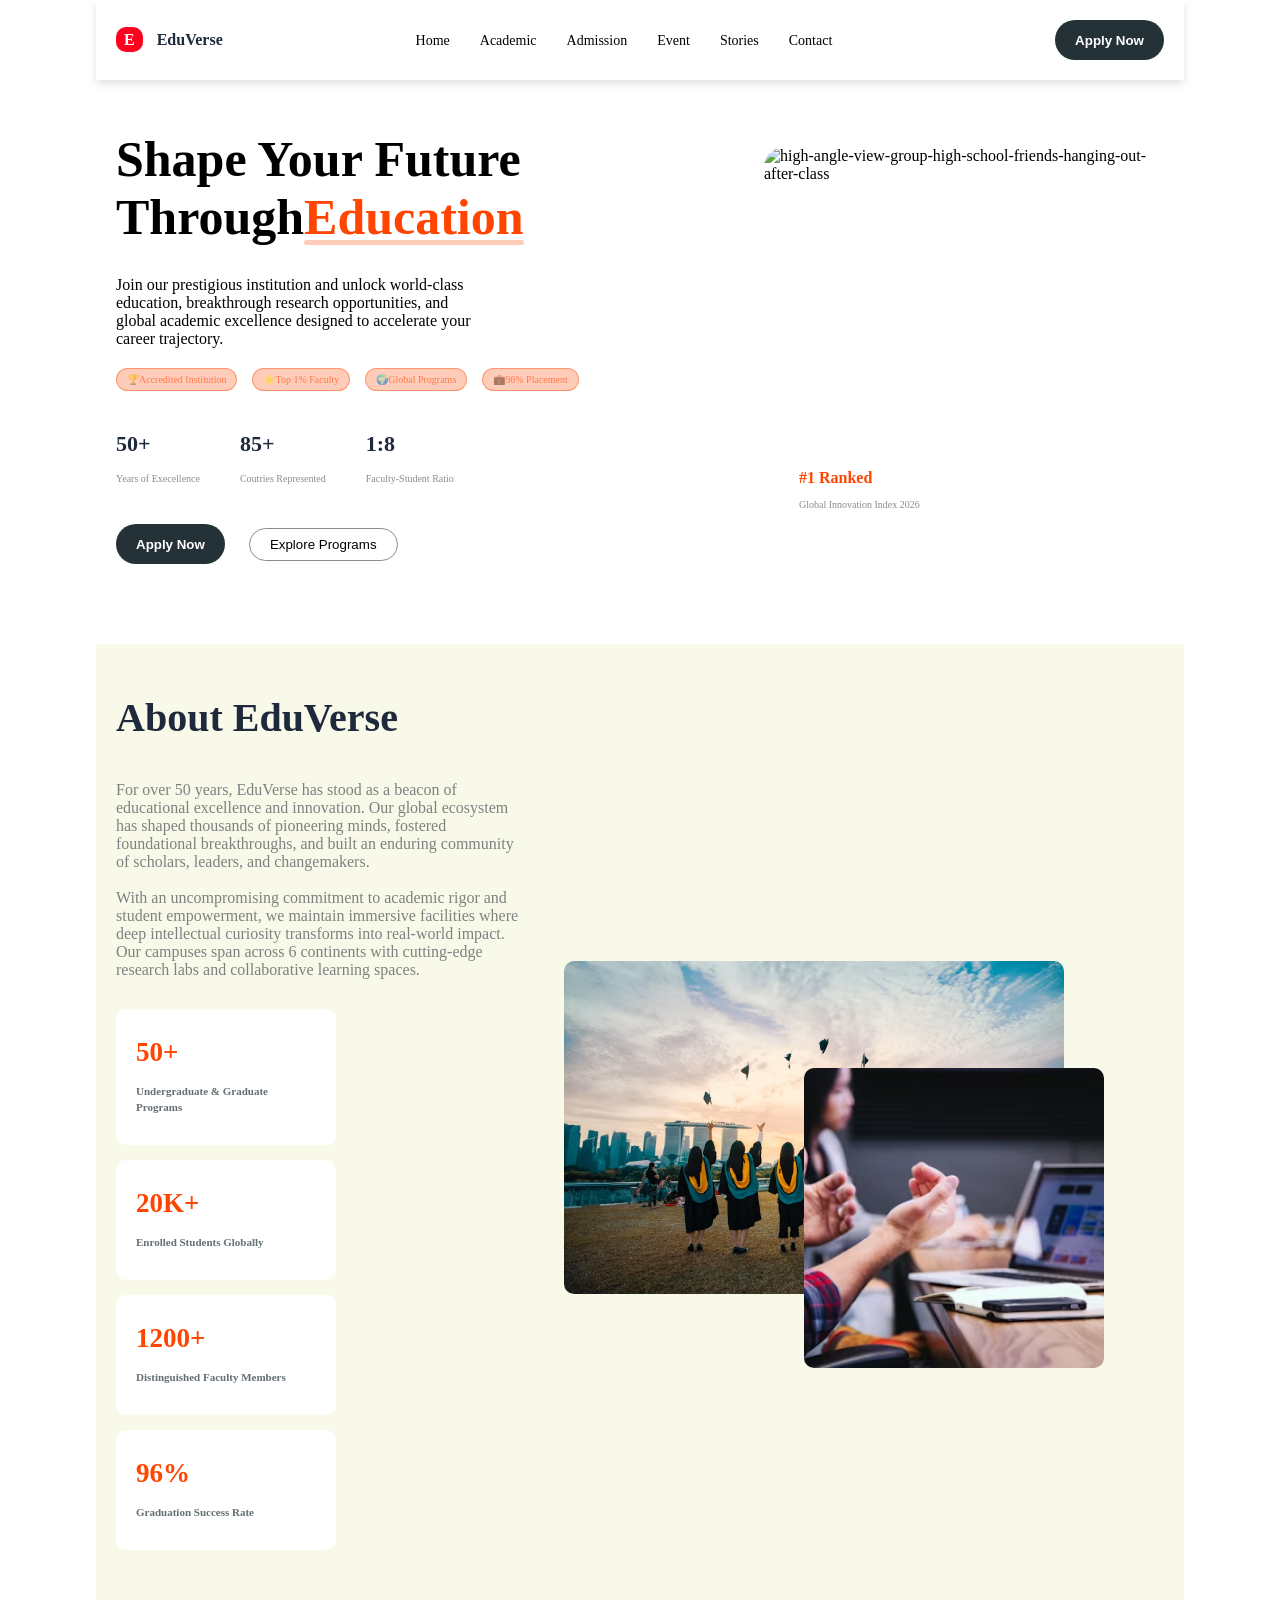
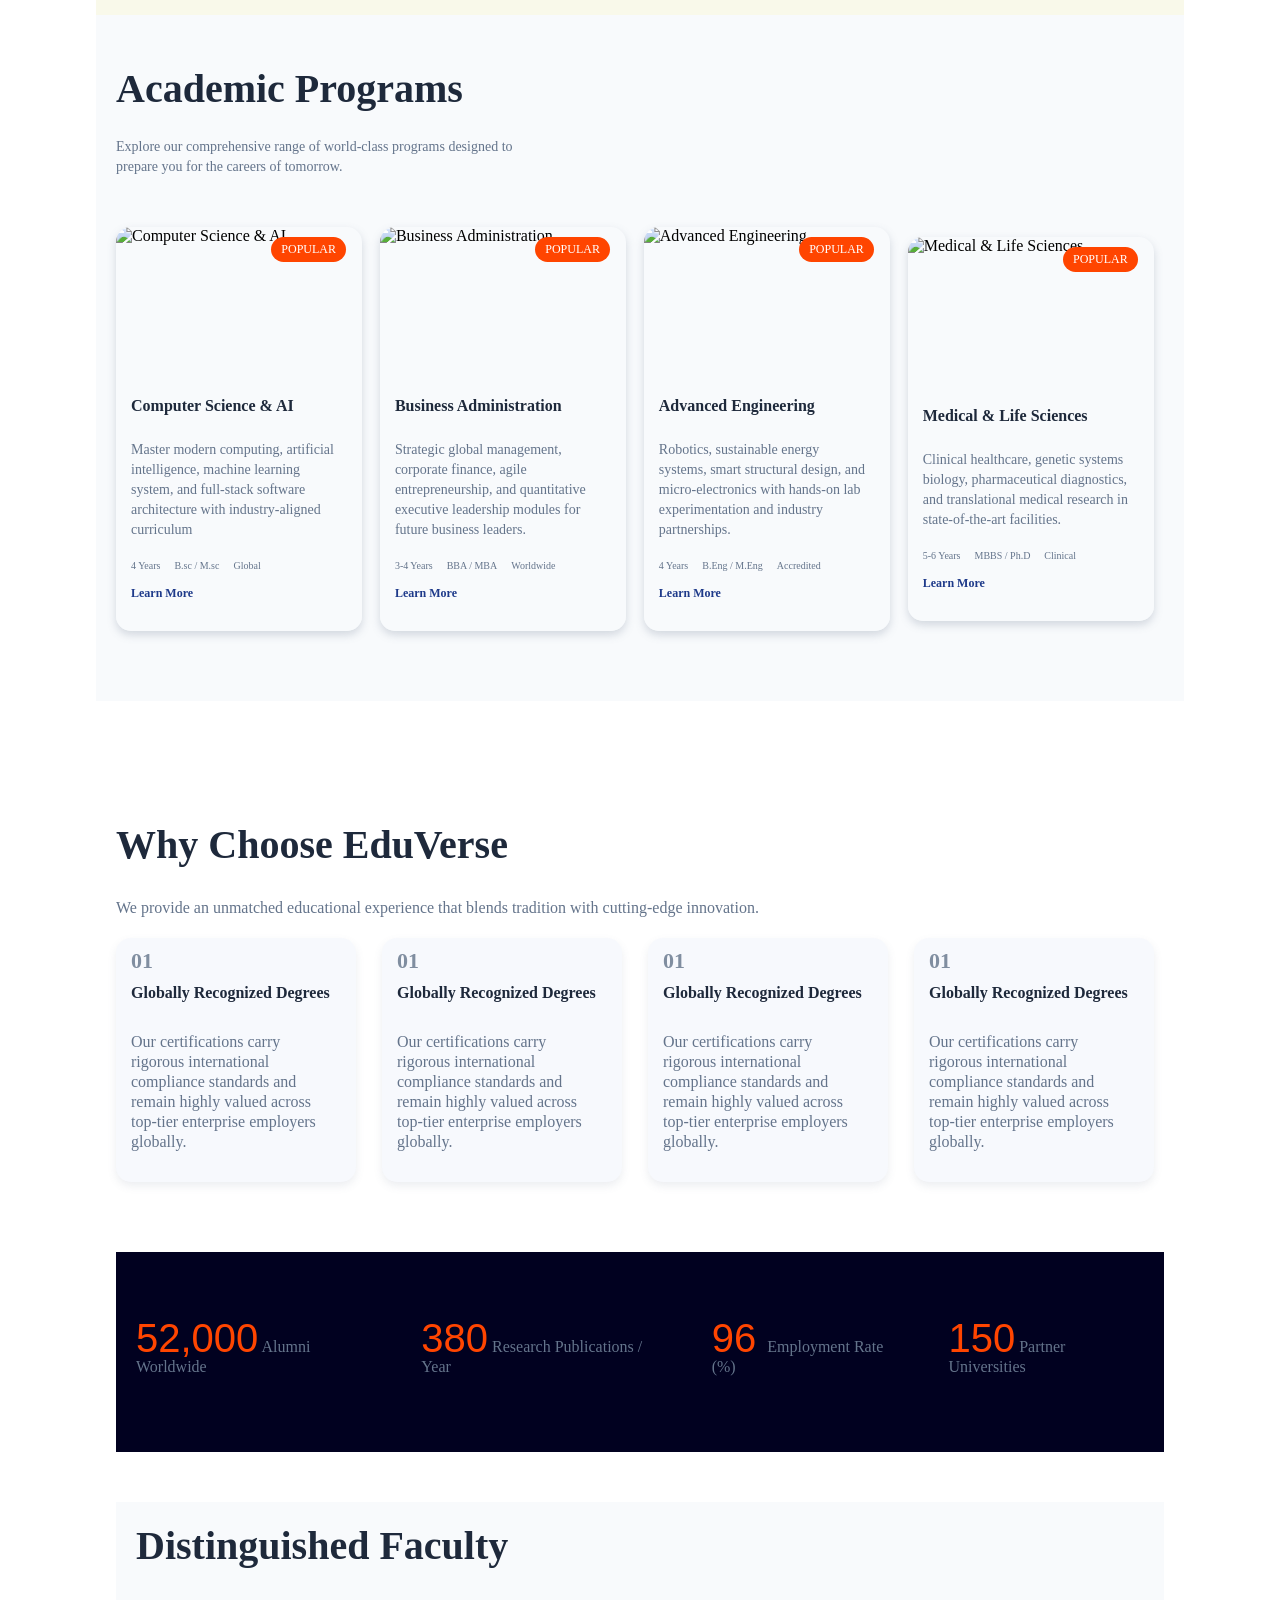
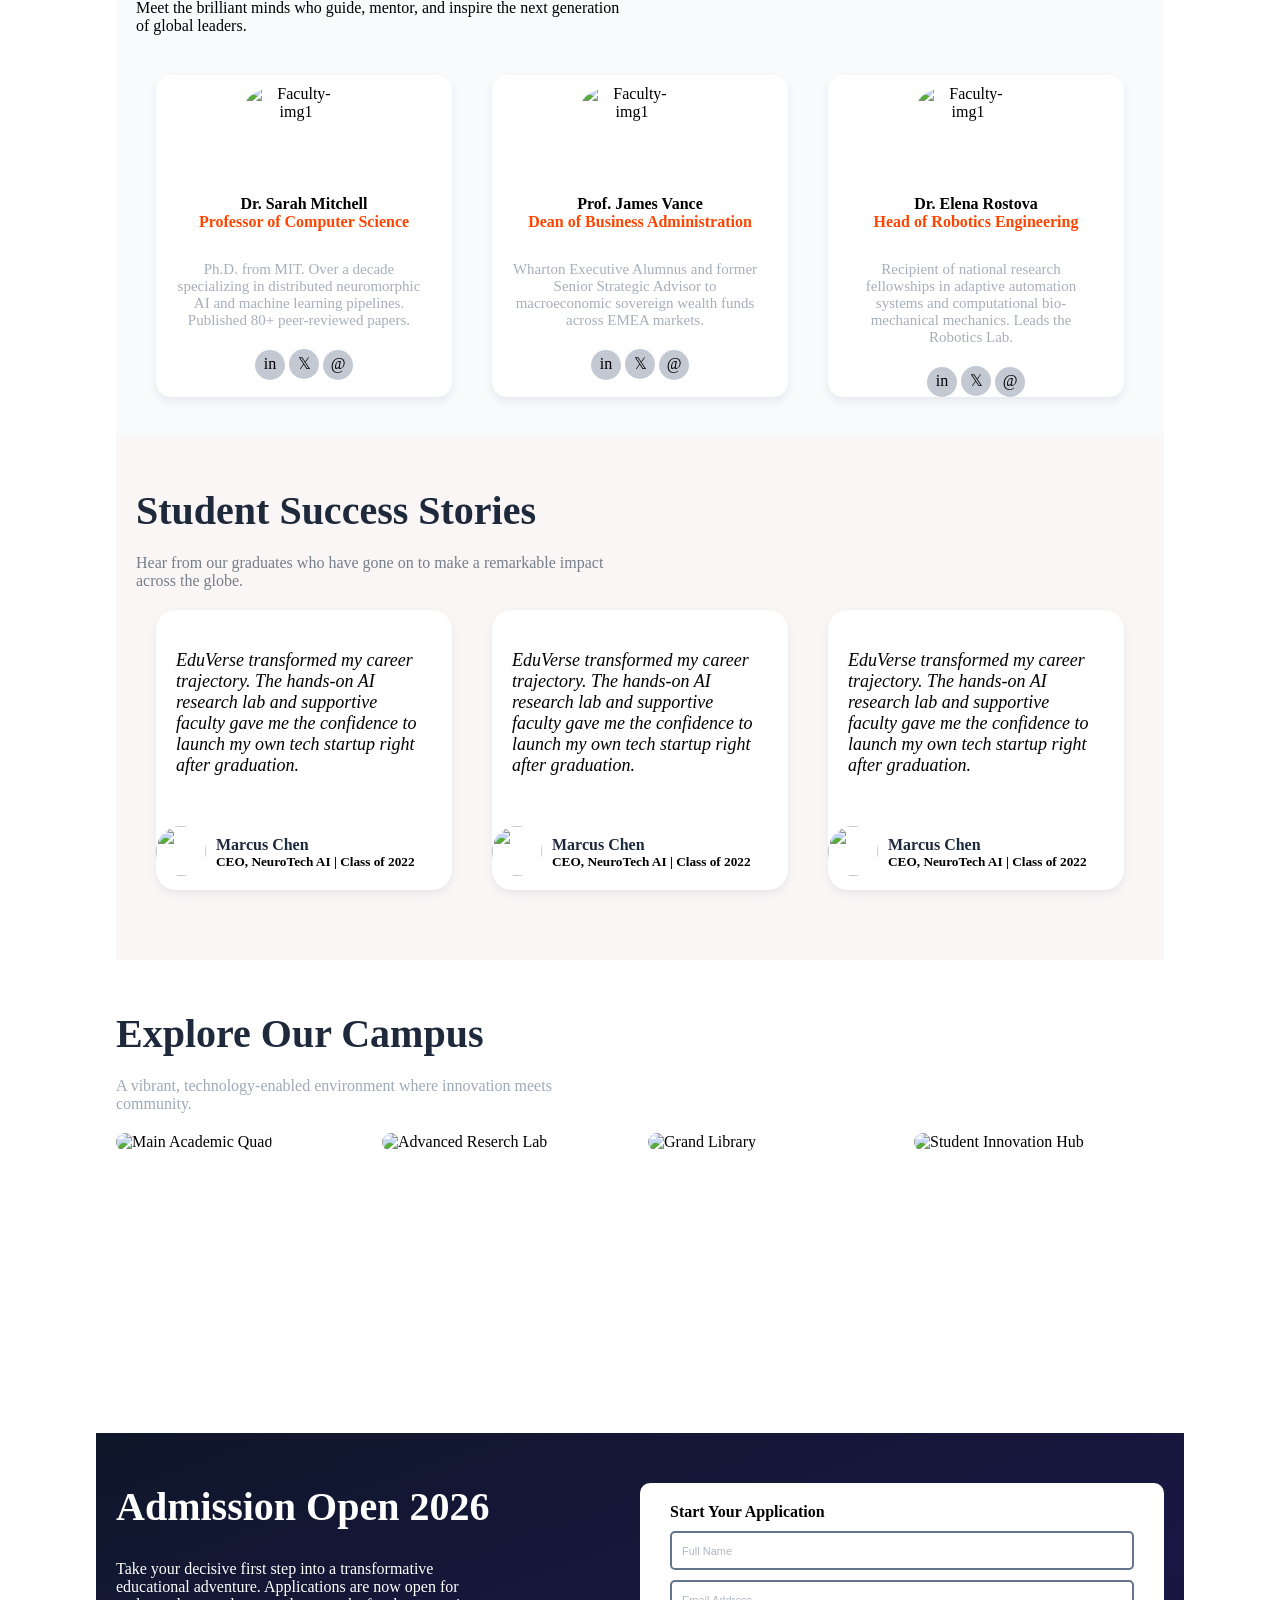
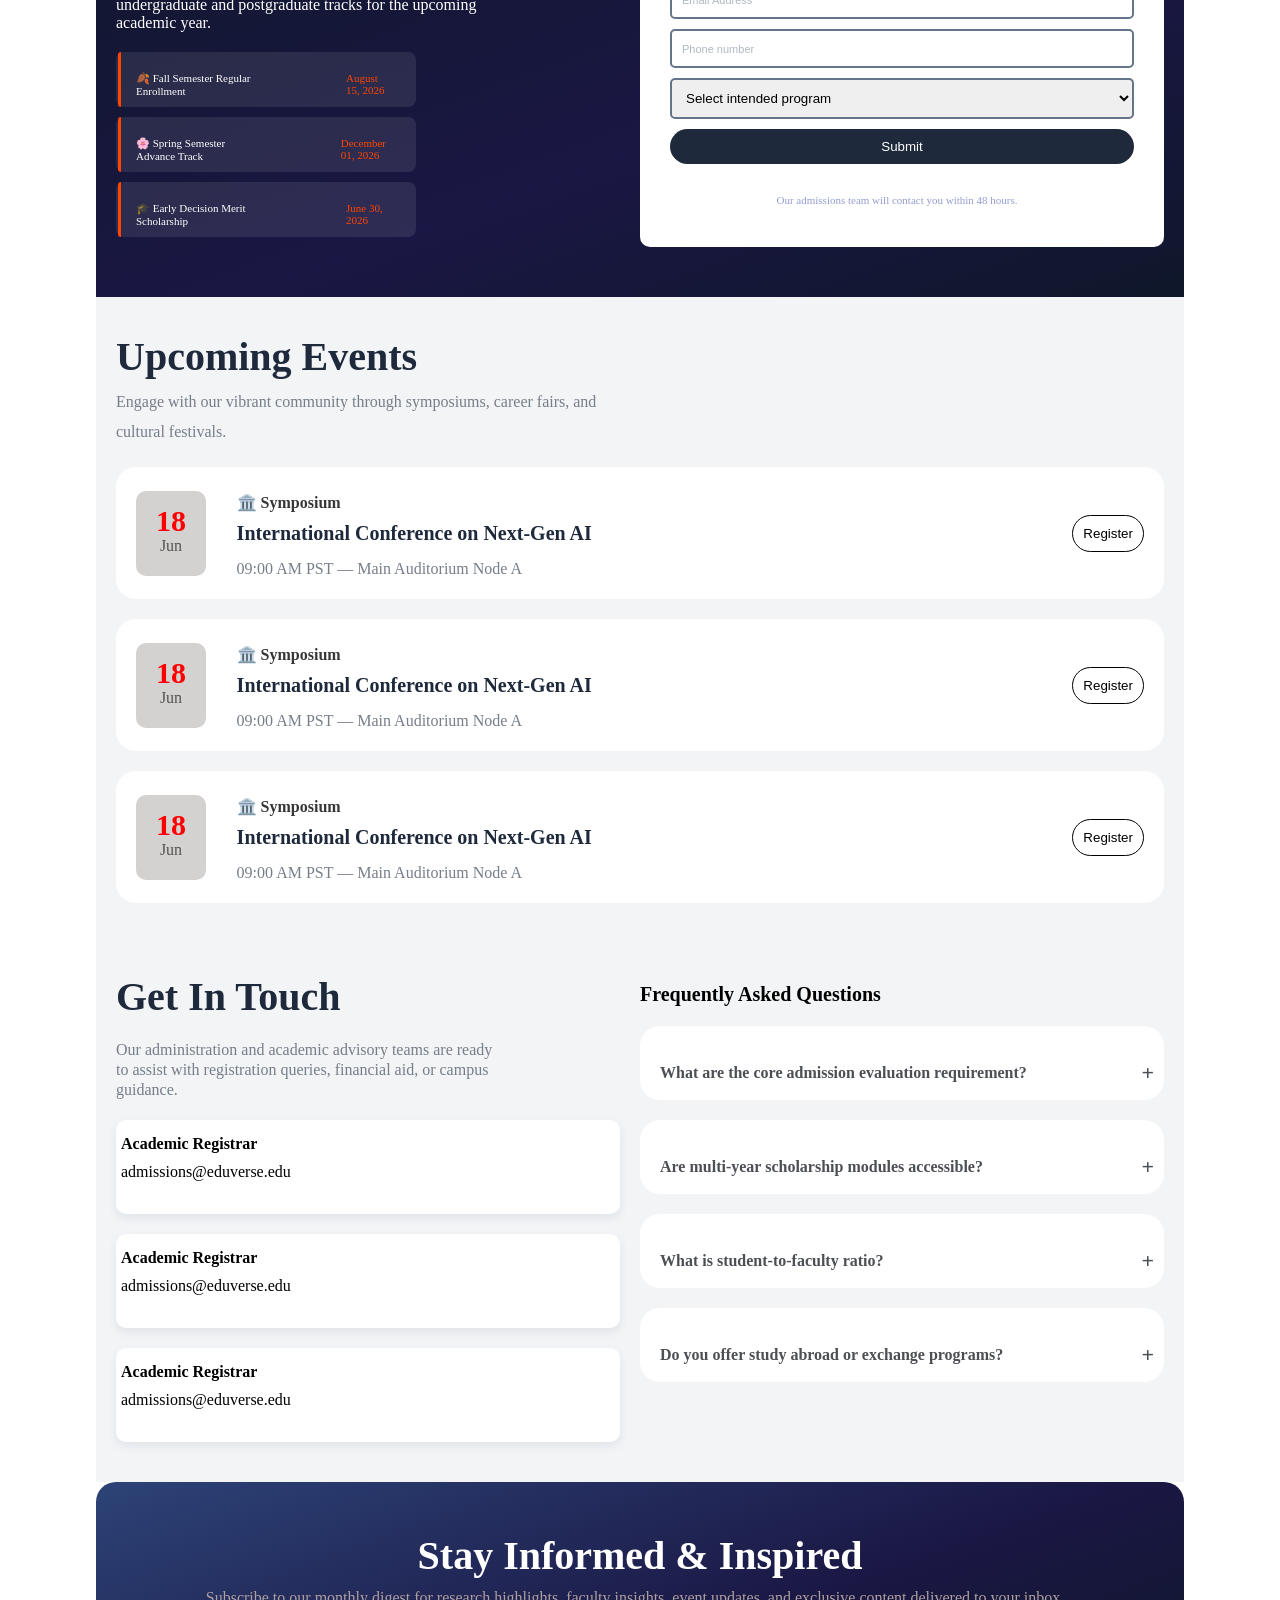
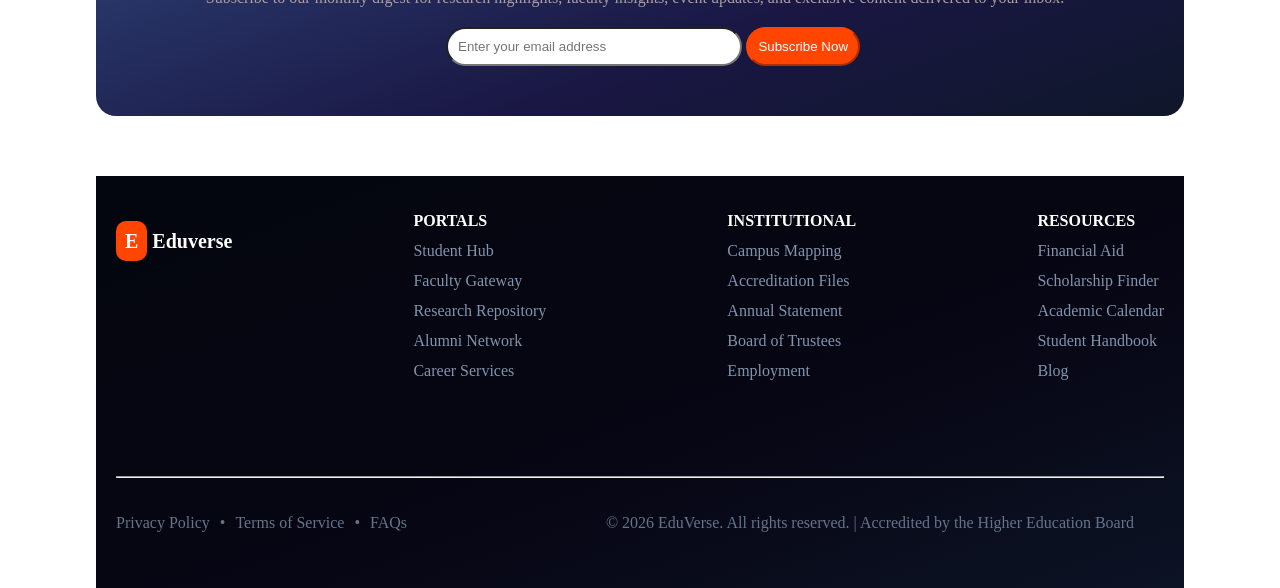
==== commit 90a3b90b: "Initial commit" ====
--- a/index.html
+++ b/index.html
@@ -103,10 +103,10 @@
 
              <div class="about-right">
               <div class="first-about-img">
-                <img src="/assets/about.image.avif" alt="High School Graduate">
+                <img src="../assets/about.image.avif" alt="High School Graduate">
               </div>
               <div class="second-about-img">
-                <img src="/assets/about.img2.avif" alt="">
+                <img src="../assets/about.img2.avif" alt="">
               </div>
              </div>
         </section>
@@ -117,7 +117,7 @@
           <div class="course-card">
             <div class="sub-course-card">
               <div class="sub-course-card-img">
-                <img src="/assets/Computer science & AI.avif" alt="Computer Science & AI">
+                <img src="../assets/Computer science & AI.avif" alt="Computer Science & AI">
                 <div>popular</div>
               </div>
               <div class="sub-course-card-para">
@@ -134,7 +134,7 @@
             </div>
             <div class="sub-course-card">
               <div class="sub-course-card-img">
-                <img src="/assets/Business Administration.avif" alt="Business Administration">
+                <img src="../assets/Business Administration.avif" alt="Business Administration">
                 <div>popular</div>
               </div>
               <div class="sub-course-card-para">
